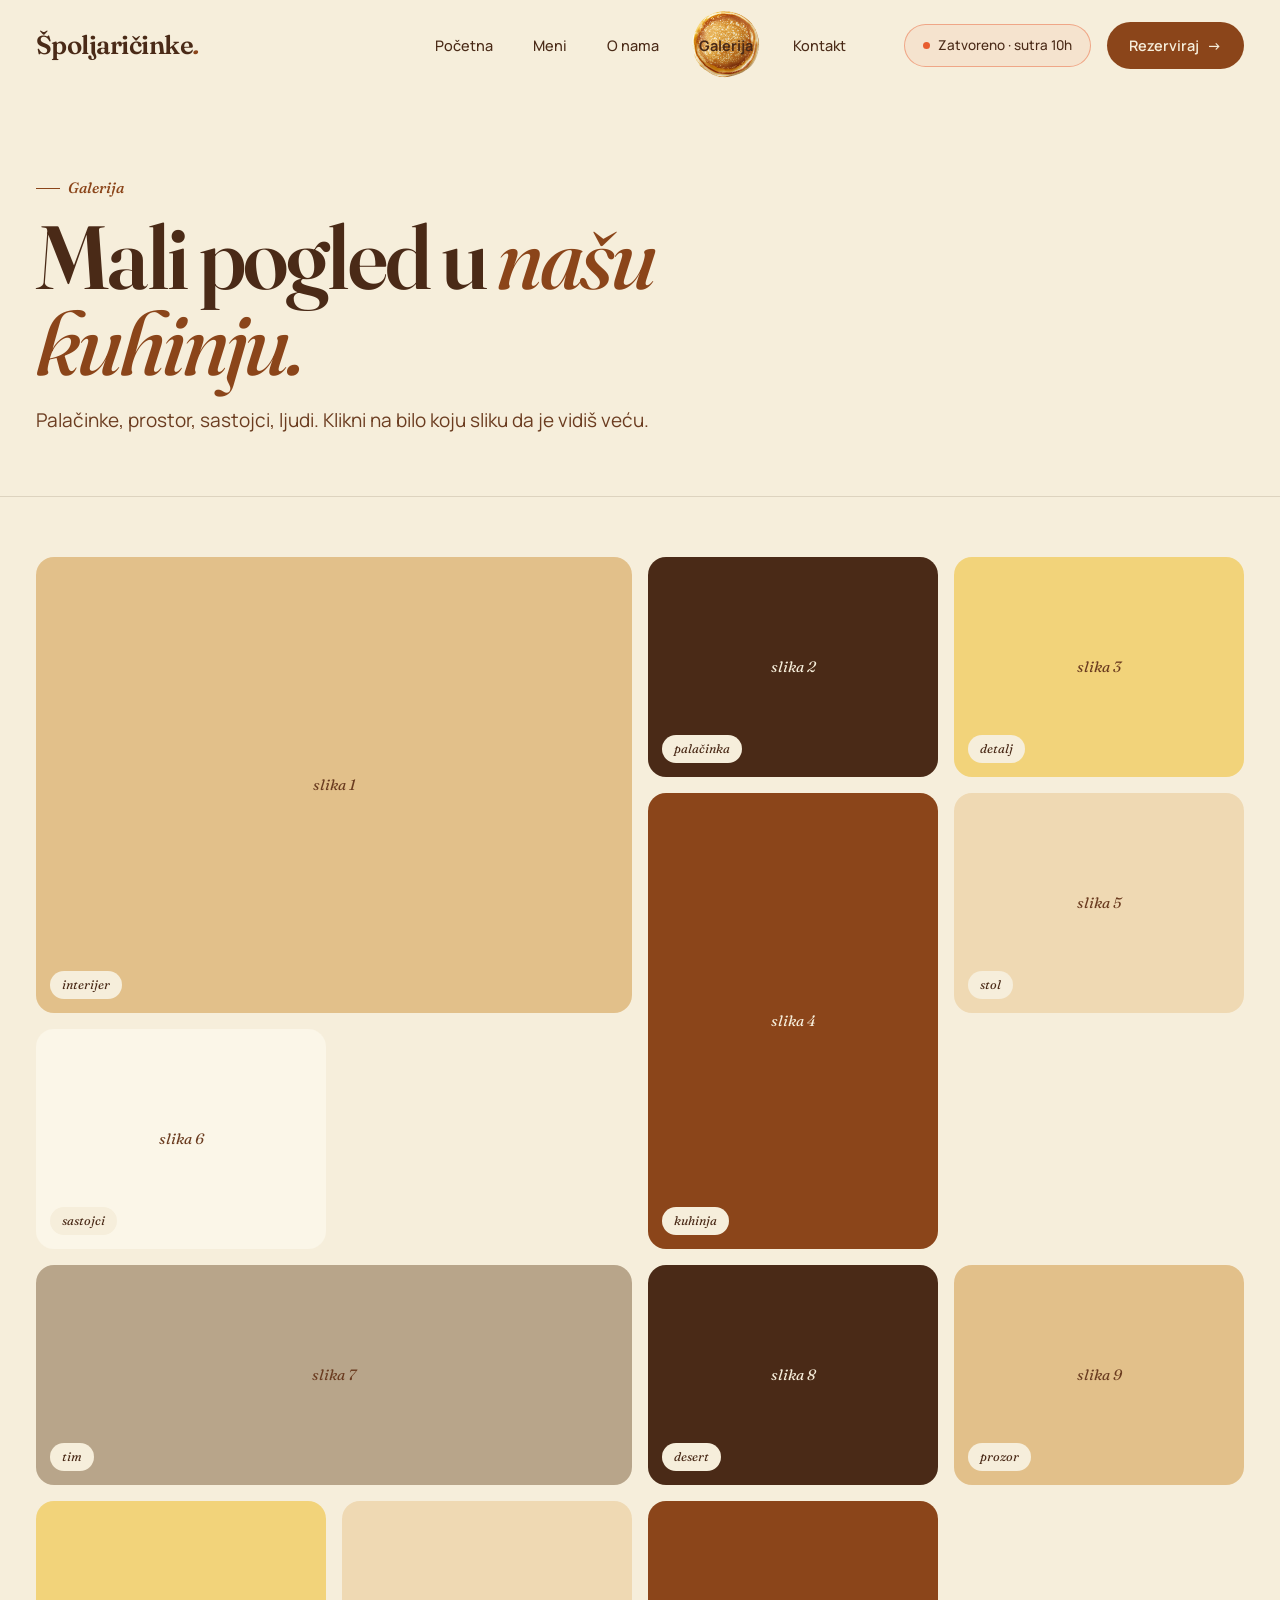
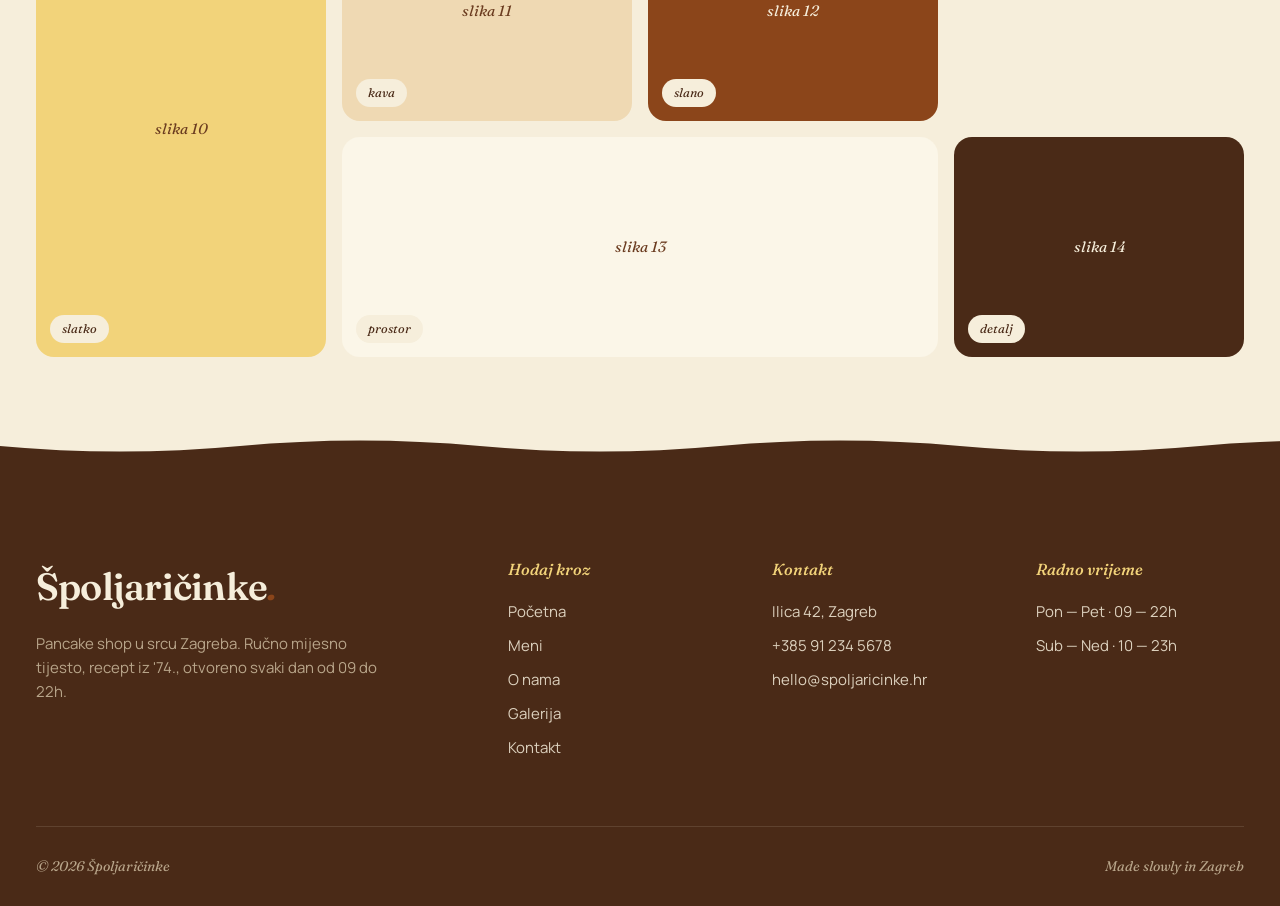
==== galerija.html @ 1bdb3544 "spoljaricinke" ====
<!DOCTYPE html>
<html lang="hr">
<head>
  <meta charset="UTF-8" />
  <meta name="viewport" content="width=device-width, initial-scale=1.0" />
  <title>Galerija — Špoljaričinke</title>
  <link rel="preconnect" href="https://fonts.googleapis.com">
  <link rel="preconnect" href="https://fonts.gstatic.com" crossorigin>
  <link href="https://fonts.googleapis.com/css2?family=Caveat:wght@500;700&family=Manrope:wght@400;500;600;700&family=Fraunces:ital,opsz,wght@0,9..144,400;0,9..144,500;0,9..144,600;0,9..144,700;1,9..144,500;1,9..144,600&display=swap" rel="stylesheet">
  <link rel="stylesheet" href="style.css" />
</head>
<body>

  <nav class="main">
    <a href="index.html" class="brand">Špoljaričinke<i>.</i></a>
    <ul class="menu">
      <li><a href="index.html">Početna</a></li>
      <li><a href="meni.html">Meni</a></li>
      <li><a href="o-nama.html">O nama</a></li>
      <li><a href="galerija.html" class="on">Galerija</a></li>
      <li><a href="kontakt.html">Kontakt</a></li>
    </ul>
    <div class="nav-right">
      <span class="nav-status"><span class="dot"></span><span class="status-text">Otvoreno · 09 — 22h</span></span>
      <a href="kontakt.html" class="book">Rezerviraj <span class="arr">→</span></a>
      <button class="hamburger" id="hamburger" aria-label="Otvori izbornik" aria-expanded="false"><span></span><span></span></button>
    </div>
  </nav>
  <div class="mobile-nav" id="mobile-nav" aria-hidden="true">
    <nav class="mobile-nav-links">
      <a href="index.html">Početna</a>
      <a href="meni.html">Meni</a>
      <a href="o-nama.html">O nama</a>
      <a href="galerija.html">Galerija</a>
      <a href="kontakt.html">Kontakt</a>
    </nav>
    <a href="kontakt.html" class="btn mobile-nav-cta">Rezerviraj stol →</a>
    <span class="mobile-nav-status"><span class="dot"></span><span class="status-text">Otvoreno · 09 — 22h</span></span>
  </div>

  <header class="page-hero">
    <span class="eyebrow">Galerija</span>
    <h1>Mali pogled u <i>našu kuhinju.</i></h1>
    <p>Palačinke, prostor, sastojci, ljudi. Klikni na bilo koju sliku da je vidiš veću.</p>
  </header>

  <main class="gallery-page">
    <div class="gallery-grid" id="gallery">

      <div class="gallery-item big tone-sand fade-up" data-tag="Interijer" data-caption="Veliki stol u sredini, gdje svjetlo pada pred podne.">
        <span>slika 1</span>
        <span class="gallery-tag">interijer</span>
      </div>
      <div class="gallery-item tone-ink fade-up" data-tag="Palačinka" data-caption="Ferrero Raj, svježe spremljen.">
        <span>slika 2</span>
        <span class="gallery-tag">palačinka</span>
      </div>
      <div class="gallery-item tone-butter fade-up" data-tag="Detalj" data-caption="Kapljica meda iz Zagorja.">
        <span>slika 3</span>
        <span class="gallery-tag">detalj</span>
      </div>
      <div class="gallery-item tall tone-caramel fade-up" data-tag="Kuhinja" data-caption="Tijesto miješamo svaki dan iznova.">
        <span>slika 4</span>
        <span class="gallery-tag">kuhinja</span>
      </div>
      <div class="gallery-item tone-soft fade-up" data-tag="Stol" data-caption="Drveni podovi koji škripe na pravim mjestima.">
        <span>slika 5</span>
        <span class="gallery-tag">stol</span>
      </div>
      <div class="gallery-item tone-cream fade-up" data-tag="Sastojci" data-caption="Med iz Zagorja, jaja s OPG-a.">
        <span>slika 6</span>
        <span class="gallery-tag">sastojci</span>
      </div>
      <div class="gallery-item wide tone-muted fade-up" data-tag="Tim" data-caption="Tim koji ostaje u kuhinji i nakon smjene.">
        <span>slika 7</span>
        <span class="gallery-tag">tim</span>
      </div>
      <div class="gallery-item tone-ink fade-up" data-tag="Desert" data-caption="Banana Split, kao u djetinjstvu.">
        <span>slika 8</span>
        <span class="gallery-tag">desert</span>
      </div>
      <div class="gallery-item tone-sand fade-up" data-tag="Prozor" data-caption="Pogled prema Ilici, ujutro.">
        <span>slika 9</span>
        <span class="gallery-tag">prozor</span>
      </div>
      <div class="gallery-item tall tone-butter fade-up" data-tag="Slatko" data-caption="Šumsko voće, malo šlaga, savršen ljetni tanjur.">
        <span>slika 10</span>
        <span class="gallery-tag">slatko</span>
      </div>
      <div class="gallery-item tone-soft fade-up" data-tag="Kava" data-caption="Cappuccino sa svježom pjenom.">
        <span>slika 11</span>
        <span class="gallery-tag">kava</span>
      </div>
      <div class="gallery-item tone-caramel fade-up" data-tag="Slano" data-caption="Špoljarka Special, kućni hit od prvog dana.">
        <span>slika 12</span>
        <span class="gallery-tag">slano</span>
      </div>
      <div class="gallery-item wide tone-cream fade-up" data-tag="Prostor" data-caption="Mali stolovi za one koji dolaze sami, s knjigom.">
        <span>slika 13</span>
        <span class="gallery-tag">prostor</span>
      </div>
      <div class="gallery-item tone-ink fade-up" data-tag="Detalj" data-caption="Svjetlost preko drvenih ploča stola.">
        <span>slika 14</span>
        <span class="gallery-tag">detalj</span>
      </div>

    </div>
  </main>

  <!-- LIGHTBOX -->
  <div class="lightbox" id="lightbox" role="dialog" aria-modal="true" aria-hidden="true">
    <button class="lb-close" id="lb-close" aria-label="Zatvori">✕</button>
    <button class="lb-prev" id="lb-prev" aria-label="Prethodna">←</button>
    <button class="lb-next" id="lb-next" aria-label="Sljedeća">→</button>
    <div class="lb-counter"><b id="lb-current">1</b> / <span id="lb-total">14</span></div>
    <div class="lb-stage">
      <div class="lb-image" id="lb-image"></div>
      <div class="lb-tag" id="lb-tag"></div>
      <div class="lb-caption" id="lb-caption"></div>
    </div>
  </div>

  <footer>
    <div class="foot-grid">
      <div>
        <div class="foot-brand">Špoljaričinke<i>.</i></div>
        <p class="foot-tag">Pancake shop u srcu Zagreba. Ručno mijesno tijesto, recept iz '74., otvoreno svaki dan od 09 do 22h.</p>
      </div>
      <div class="foot-col">
        <h4>Hodaj kroz</h4>
        <a href="index.html">Početna</a>
        <a href="meni.html">Meni</a>
        <a href="o-nama.html">O nama</a>
        <a href="galerija.html">Galerija</a>
        <a href="kontakt.html">Kontakt</a>
      </div>
      <div class="foot-col">
        <h4>Kontakt</h4>
        <p>Ilica 42, Zagreb</p>
        <p>+385 91 234 5678</p>
        <p>hello@spoljaricinke.hr</p>
      </div>
      <div class="foot-col">
        <h4>Radno vrijeme</h4>
        <p>Pon — Pet · 09 — 22h</p>
        <p>Sub — Ned · 10 — 23h</p>
      </div>
    </div>
    <div class="foot-bottom">
      <span>© 2026 Špoljaričinke</span>
      <span>Made slowly in Zagreb</span>
    </div>
  </footer>

  <script>
    // Scroll reveal
    const io = new IntersectionObserver((entries) => {
      entries.forEach((e, i) => {
        if (e.isIntersecting) {
          setTimeout(() => e.target.classList.add('in'), i * 40);
          io.unobserve(e.target);
        }
      });
    }, { threshold: 0.1, rootMargin: '0px 0px -40px 0px' });
    document.querySelectorAll('.fade-up').forEach(el => io.observe(el));

    // Lightbox
    (function () {
      const items = document.querySelectorAll('.gallery-item');
      const lb = document.getElementById('lightbox');
      if (!items.length || !lb) return;

      const lbImage = document.getElementById('lb-image');
      const lbCaption = document.getElementById('lb-caption');
      const lbTag = document.getElementById('lb-tag');
      const lbCurrent = document.getElementById('lb-current');
      const lbTotal = document.getElementById('lb-total');
      const lbClose = document.getElementById('lb-close');
      const lbPrev = document.getElementById('lb-prev');
      const lbNext = document.getElementById('lb-next');

      let currentIndex = 0;
      lbTotal.textContent = items.length;

      function update() {
        const item = items[currentIndex];
        const tag = item.dataset.tag || '';
        const caption = item.dataset.caption || '';
        const imgEl = item.querySelector('img');

        // Force reflow for re-animation
        lbImage.style.animation = 'none';
        void lbImage.offsetWidth;
        lbImage.style.animation = '';

        if (imgEl) {
          lbImage.innerHTML = `<img src="${imgEl.src}" alt="${tag}">`;
        } else {
          // Carry the tone class from original to placeholder
          const toneClass = Array.from(item.classList).find(c => c.startsWith('tone-')) || 'tone-sand';
          lbImage.innerHTML = `<div class="lb-placeholder ${toneClass}" style="width:100%;height:100%;display:flex;align-items:center;justify-content:center;background:${getComputedStyle(item).backgroundColor};color:${getComputedStyle(item).color};">[ slika ${currentIndex + 1} ]</div>`;
        }

        lbTag.textContent = tag;
        lbCaption.textContent = caption;
        lbCurrent.textContent = currentIndex + 1;
      }

      function open(i) {
        currentIndex = i;
        update();
        lb.classList.add('open');
        lb.setAttribute('aria-hidden', 'false');
        document.body.classList.add('lb-open');
        lbClose.focus();
      }

      function close() {
        lb.classList.remove('open');
        lb.setAttribute('aria-hidden', 'true');
        document.body.classList.remove('lb-open');
      }

      function prev() {
        currentIndex = (currentIndex - 1 + items.length) % items.length;
        update();
      }

      function next() {
        currentIndex = (currentIndex + 1) % items.length;
        update();
      }

      items.forEach((item, i) => {
        item.addEventListener('click', () => open(i));
      });

      lbClose.addEventListener('click', close);
      lbPrev.addEventListener('click', prev);
      lbNext.addEventListener('click', next);

      lb.addEventListener('click', (e) => {
        if (e.target === lb) close();
      });

      document.addEventListener('keydown', (e) => {
        if (!lb.classList.contains('open')) return;
        if (e.key === 'Escape') close();
        if (e.key === 'ArrowLeft') prev();
        if (e.key === 'ArrowRight') next();
      });
    })();
  </script>

  <script src="nav.js"></script>
</body>
</html>
---- style.css ----
/* =====================================
   ŠPOLJARIČINKE — Pancake bistro
   ===================================== */

:root {
  /* Brand palette */
  --bone:      #F6EEDB;   /* cream page background */
  --bone-2:    #EFE2C6;   /* darker cream / card bg */
  --cream:     #FBF6E8;   /* lightest tint */
  --ink:       #4A2A17;   /* dark brown text + dark sections */
  --ink-2:     #6B3C20;   /* slightly lighter brown text */
  --persim:    #8B451A;   /* caramel accent (replaces orange) */
  --persim-2:  #A85A28;   /* caramel hover */
  --butter:    #F2D37A;   /* gold highlight */
  --peach:     #E2C08A;   /* sand accent */
  --peach-2:   #EFD9B3;   /* soft sand for hover/cards */
  --mint:      #B8A58A;   /* muted secondary */
  --soft:      #B8A58A;
  --line:      rgba(74, 42, 23, 0.14);
  --line-2:    rgba(74, 42, 23, 0.08);

  --r-sm: 10px;
  --r-md: 18px;
  --r-lg: 28px;

  --ease: cubic-bezier(0.22, 1, 0.36, 1);
}

* { margin: 0; padding: 0; box-sizing: border-box; }

html { scroll-behavior: smooth; }

body {
  font-family: 'Manrope', system-ui, sans-serif;
  background: var(--bone);
  color: var(--ink);
  line-height: 1.6;
  -webkit-font-smoothing: antialiased;
}


.serif { font-family: 'Fraunces', serif; font-weight: 600; }
.hand  { font-family: 'Caveat', cursive; }

a { color: inherit; text-decoration: none; }
button { font: inherit; border: none; background: none; cursor: pointer; }

/* =====================================
   NAV
   ===================================== */
nav.main {
  position: sticky;
  top: 0;
  z-index: 50;
  background: var(--bone);
  padding: 22px 36px;
  display: grid;
  grid-template-columns: 1fr auto 1fr;
  align-items: center;
  gap: 24px;
}

nav.main::after {
  content: '';
  position: absolute;
  left: 0;
  right: 0;
  top: 100%;
  height: 18px;
  background-image: url("data:image/svg+xml,<svg xmlns='http://www.w3.org/2000/svg' viewBox='0 0 320 18' preserveAspectRatio='none'><path fill='%23F6EEDB' d='M0,0 H320 V9 Q240,18 160,9 Q80,0 0,9 Z'/></svg>");
  background-repeat: repeat-x;
  background-size: 320px 18px;
  pointer-events: none;
}

.brand {
  font-family: 'Fraunces', serif;
  font-weight: 600;
  font-size: 26px;
  letter-spacing: -0.02em;
}

.brand i { font-style: italic; color: var(--persim); }

.menu {
  display: flex;
  gap: 4px;
  list-style: none;
}

.menu a {
  position: relative;
  font-size: 14.5px;
  font-weight: 500;
  padding: 8px 18px;
  border-radius: 999px;
  transition: background 220ms var(--ease), color 220ms var(--ease);
  z-index: 1;
}

.menu a:hover { background: var(--bone-2); }

.menu a.on {
  background: transparent;
  color: var(--ink);
  font-weight: 700;
}

.menu a.on::before {
  content: '';
  position: absolute;
  left: 50%;
  top: 50%;
  width: calc(100% + 28px);
  min-width: 74px;
  max-width: 92px;
  aspect-ratio: 1 / 1;
  transform: translate(-50%, -50%) rotate(-4deg) scale(1);
  background-image: url('navbar_selector.png');
  background-repeat: no-repeat;
  background-position: center;
  background-size: contain;
  mix-blend-mode: multiply;
  z-index: -1;
  pointer-events: none;
  animation: pancake-pop 620ms cubic-bezier(0.34, 1.56, 0.64, 1) both;
}

@keyframes pancake-pop {
  0%   { transform: translate(-50%, -50%) rotate(20deg) scale(0); opacity: 0; }
  60%  { opacity: 1; }
  100% { transform: translate(-50%, -50%) rotate(-4deg) scale(1); opacity: 1; }
}

@media (prefers-reduced-motion: reduce) {
  .menu a.on::before { animation: none; }
}

.nav-right {
  display: flex;
  align-items: center;
  gap: 16px;
  justify-content: flex-end;
}

.nav-status {
  display: inline-flex;
  align-items: center;
  gap: 8px;
  padding: 10px 18px;
  border: 1.5px solid var(--line);
  border-radius: 999px;
  font-family: 'Manrope', sans-serif;
  font-weight: 500;
  font-size: 13.5px;
  color: var(--ink);
  background: transparent;
  transition: border-color 280ms var(--ease), background 280ms var(--ease);
  white-space: nowrap;
}

.nav-status.closed {
  border-color: rgba(232, 93, 47, 0.45);
  background: rgba(232, 93, 47, 0.07);
}

.nav-status .dot {
  width: 7px;
  height: 7px;
  background: var(--persim);
  border-radius: 50%;
  flex-shrink: 0;
  animation: pulse 2s var(--ease) infinite;
  transition: background 280ms var(--ease);
}

@keyframes pulse { 50% { opacity: 0.4; } }

.book {
  background: var(--persim);
  color: var(--bone);
  padding: 12px 22px;
  border-radius: 999px;
  font-weight: 600;
  font-size: 14.5px;
  display: inline-flex;
  align-items: center;
  gap: 8px;
  transition: transform 280ms var(--ease), background 280ms var(--ease);
}

.book:hover { background: var(--ink); transform: translateY(-1px); }
.book .arr { display: inline-block; transition: transform 280ms var(--ease); }
.book:hover .arr { transform: translateX(3px); }

/* =====================================
   COMMON
   ===================================== */
.wrap {
  max-width: 1320px;
  margin: 0 auto;
  padding: 0 36px;
}

.eyebrow {
  display: inline-flex;
  align-items: center;
  gap: 8px;
  font-family: 'Fraunces', serif;
  font-style: italic;
  font-weight: 500;
  font-size: 15px;
  color: var(--persim);
  margin-bottom: 14px;
}

.eyebrow::before {
  content: '';
  width: 24px;
  height: 1.5px;
  background: var(--persim);
  display: inline-block;
}

.btn {
  display: inline-flex;
  align-items: center;
  gap: 8px;
  padding: 14px 24px;
  border-radius: 999px;
  font-weight: 600;
  font-size: 15px;
  transition: background 280ms var(--ease), color 280ms var(--ease), transform 280ms var(--ease);
}

.btn-primary { background: var(--ink); color: var(--bone); }
.btn-primary:hover { background: var(--persim); transform: translateY(-2px); }

.btn-ghost { background: transparent; color: var(--ink); border: 1.5px solid var(--ink); }
.btn-ghost:hover { background: var(--ink); color: var(--bone); transform: translateY(-2px); }

/* =====================================
   HOME — HERO (centered spread, photo bg)
   ===================================== */
.hero {
  position: relative;
  padding: 120px 36px 120px;
  margin: 0;
  min-height: 92vh;
  display: flex;
  flex-direction: column;
  align-items: center;
  justify-content: center;
  text-align: center;
  overflow: hidden;
  color: var(--bone);

  background:
    linear-gradient(135deg, rgba(74, 42, 23, 0.62), rgba(74, 42, 23, 0.40) 50%, rgba(74, 42, 23, 0.72)),
    url('hero-bg.webp') center/cover no-repeat,
    linear-gradient(135deg, #3A1F0F 0%, #5C2E16 45%, #8B451A 100%);
}

/* Soft vignette for focus on the title */
.hero::after {
  content: '';
  position: absolute;
  inset: 0;
  background: radial-gradient(ellipse 70% 50% at 50% 50%, transparent 0%, rgba(74, 42, 23, 0.35) 100%);
  pointer-events: none;
  z-index: 2;
}

.hero-content { position: relative; z-index: 4; }

.hero-content {
  position: relative;
  z-index: 3;
}

.hero-eyebrow {
  display: inline-flex;
  align-items: center;
  gap: 12px;
  font-family: 'Fraunces', serif;
  font-style: normal;
  font-weight: 700;
  font-size: 17px;
  letter-spacing: 0.01em;
  color: var(--butter);
  margin-bottom: 28px;
}

.hero-eyebrow::before,
.hero-eyebrow::after {
  content: '';
  width: 28px;
  height: 1.5px;
  background: var(--butter);
}

.hero-title {
  font-family: 'Fraunces', serif;
  font-weight: 600;
  font-size: clamp(3.6rem, 11vw, 12rem);
  line-height: 0.92;
  letter-spacing: -0.035em;
  color: var(--bone);
  margin: 0 auto 24px;
  max-width: 18ch;
  text-shadow: 0 8px 30px rgba(0, 0, 0, 0.35);
}

.hero-title i {
  font-style: italic;
  color: var(--butter);
  font-weight: 500;
}

.hero-sub {
  font-family: 'Fraunces', serif;
  font-style: italic;
  font-size: clamp(1.1rem, 1.6vw, 1.35rem);
  color: var(--bone-2);
  margin: 0 auto 40px;
  max-width: 48ch;
  line-height: 1.5;
  text-shadow: 0 2px 12px rgba(0, 0, 0, 0.3);
}

/* Hero buttons reversed for dark photo bg */
.hero .btn-primary { background: var(--butter); color: var(--ink); }
.hero .btn-primary:hover { background: var(--bone); color: var(--ink); }
.hero .btn-ghost { color: var(--bone); border-color: var(--bone); }
.hero .btn-ghost:hover { background: var(--bone); color: var(--ink); }

/* Float placeholders: cream styling on dark bg */
.float-placeholder {
  background:
    radial-gradient(circle at 30% 30%, rgba(246, 238, 219, 0.22), rgba(246, 238, 219, 0.04) 70%);
  border-color: rgba(246, 238, 219, 0.55);
}

.float-placeholder::after {
  color: rgba(246, 238, 219, 0.8);
}

.hero-actions {
  display: inline-flex;
  gap: 12px;
  flex-wrap: wrap;
  justify-content: center;
}

/* Floating pancake placeholders */
.float {
  position: absolute;
  width: var(--w, 180px);
  height: auto;
  aspect-ratio: 1;
  pointer-events: none;
  transform: rotate(var(--rot, 0deg));
  animation: float-y 7s ease-in-out infinite;
  animation-delay: var(--delay, 0s);
  z-index: 1;
}

img.float { aspect-ratio: auto; height: auto; object-fit: contain; }

/* Placeholder visual: dashed circle with label, hidden when real <img> is used */
.float-placeholder {
  background:
    radial-gradient(circle at 30% 30%, rgba(139, 69, 26, 0.18), rgba(139, 69, 26, 0.04) 70%);
  border: 1.5px dashed rgba(139, 69, 26, 0.45);
  border-radius: 50%;
  display: flex;
  align-items: center;
  justify-content: center;
}

.float-placeholder::after {
  content: attr(data-n);
  font-family: 'Fraunces', serif;
  font-style: italic;
  font-size: 14px;
  color: rgba(139, 69, 26, 0.7);
  transform: rotate(calc(var(--rot, 0deg) * -1));
}

@keyframes float-y {
  0%, 100% { transform: rotate(var(--rot, 0deg)) translateY(0); }
  50%      { transform: rotate(var(--rot, 0deg)) translateY(-14px); }
}

/* Position presets — 6 pancakes scattered around the title */
.float.p1 { --w: 240px; --rot: -14deg;  --delay: 0s;   top: 6%;   left: 5%; }
.float.p2 { --w: 190px; --rot: 10deg;   --delay: 1.4s; top: 10%;  right: 7%; }
.float.p3 { --w: 130px; --rot: 20deg;   --delay: 2.6s; bottom: 18%; left: 14%; }
.float.p4 { --w: 210px; --rot: -8deg;   --delay: 0.6s; bottom: 6%;  right: 9%; }
.float.p5 { --w: 110px; --rot: 26deg;   --delay: 2s;   top: 44%;  left: 1%; }
.float.p6 { --w: 130px; --rot: -22deg;  --delay: 3.4s; top: 38%;  right: 2%; }

@media (max-width: 900px) {
  .float.p5, .float.p6 { display: none; }
  .float.p1 { --w: 150px; top: 2%; }
  .float.p2 { --w: 130px; top: 4%; }
  .float.p3 { --w: 90px; }
  .float.p4 { --w: 130px; }
}

@media (max-width: 600px) {
  .float.p3 { display: none; }
}

@media (prefers-reduced-motion: reduce) {
  .float { animation: none; }
}

/* =====================================
   SECTION HEAD (shared)
   ===================================== */
.section-head {
  display: flex;
  justify-content: space-between;
  align-items: end;
  margin-bottom: 56px;
  gap: 40px;
  flex-wrap: wrap;
}

.section-head h2 {
  font-family: 'Fraunces', serif;
  font-weight: 600;
  font-size: clamp(2.4rem, 5vw, 4.4rem);
  line-height: 0.98;
  letter-spacing: -0.025em;
  max-width: 18ch;
}

.section-head h2 i {
  font-style: italic;
  color: var(--persim);
  font-weight: 500;
}

.section-head .head-right {
  font-size: 16px;
  max-width: 38ch;
  color: var(--ink-2);
  line-height: 1.55;
}

/* =====================================
   PLATES (today's featured — circular)
   ===================================== */
.plates {
  display: grid;
  grid-template-columns: repeat(3, 1fr);
  gap: 48px;
}

.plate {
  display: flex;
  flex-direction: column;
  align-items: center;
  text-align: center;
}

.plate-circle {
  position: relative;
  width: 100%;
  max-width: 320px;
  aspect-ratio: 1;
  margin-bottom: 28px;
  border-radius: 50%;
  background:
    radial-gradient(circle, transparent 76%, rgba(74, 42, 23, 0.08) 78%, transparent 80%),
    radial-gradient(circle at 30% 30%, var(--cream) 0%, var(--bone-2) 100%);
  display: flex;
  align-items: center;
  justify-content: center;
  box-shadow:
    0 30px 50px -20px rgba(74, 42, 23, 0.32),
    inset 0 0 0 1px rgba(74, 42, 23, 0.05);
  --rot: 0deg;
  --y: 0px;
  transform: rotate(var(--rot)) translateY(var(--y));
  transition: transform 520ms var(--ease), box-shadow 520ms var(--ease);
  cursor: none;
}

/* Custom fork cursor with pop animation */
.fork-cursor {
  position: fixed;
  top: 0;
  left: 0;
  font-size: 30px;
  line-height: 1;
  pointer-events: none;
  z-index: 9999;
  user-select: none;
  opacity: 0;
  scale: 0;
  transition: opacity 180ms ease, scale 360ms cubic-bezier(0.34, 1.6, 0.64, 1);
  will-change: transform, scale, opacity;
}

.fork-cursor.active {
  opacity: 1;
  scale: 1;
}

/* Per-image zoom adjustments to equalize pancake sizes */
.plate:nth-child(2) .plate-img { transform: translateY(10px) scale(1.5); }
.plate:nth-child(3) .plate-img { transform: translateY(-4px) scale(1.1); }

.plate:nth-child(1) .plate-circle { --rot: -2.5deg; }
.plate:nth-child(2) .plate-circle { --rot:  1.5deg; }
.plate:nth-child(3) .plate-circle { --rot: -1deg;   }

.plate:hover .plate-circle {
  --y: -10px;
  box-shadow:
    0 40px 60px -20px rgba(74, 42, 23, 0.4),
    inset 0 0 0 1px rgba(74, 42, 23, 0.05);
}

.plate-img,
img.plate-img {
  width: 100%;
  height: 100%;
  border-radius: 50%;
  object-fit: cover;
  display: flex;
  align-items: center;
  justify-content: center;
}

.plate-placeholder {
  background:
    radial-gradient(circle at 32% 30%, var(--butter) 0%, var(--peach) 60%, var(--persim) 100%);
  font-family: 'Fraunces', serif;
  font-style: italic;
  color: var(--ink);
  font-size: 15px;
  opacity: 0.92;
  box-shadow: inset 0 -6px 20px rgba(74, 42, 23, 0.18);
}

.plate-cat {
  font-family: 'Fraunces', serif;
  font-style: italic;
  font-size: 14px;
  color: var(--persim);
  margin-bottom: 6px;
}

.plate-name {
  font-family: 'Fraunces', serif;
  font-weight: 600;
  font-size: clamp(1.4rem, 2vw, 1.8rem);
  line-height: 1.1;
  letter-spacing: -0.015em;
  color: var(--ink);
  margin-bottom: 10px;
}

.plate-desc {
  font-size: 15px;
  line-height: 1.55;
  color: var(--ink-2);
  max-width: 32ch;
  margin: 0 auto 14px;
}

.plate-price {
  font-family: 'Fraunces', serif;
  font-weight: 600;
  font-style: italic;
  font-size: 1.5rem;
  color: var(--persim);
}

@media (max-width: 900px) {
  .plates { grid-template-columns: 1fr; gap: 56px; }
  .plate-circle { max-width: 280px; }
}

/* =====================================
   DISHES (menu rows)
   ===================================== */
.today, .menu-page {
  padding: 100px 36px;
  max-width: 1400px;
  margin: 0 auto;
}

.menu-section { margin-bottom: 80px; }
.menu-section:last-child { margin-bottom: 0; }

.menu-section-title {
  font-family: 'Fraunces', serif;
  font-weight: 600;
  font-size: clamp(1.6rem, 3vw, 2.4rem);
  letter-spacing: -0.015em;
  margin-bottom: 32px;
  display: flex;
  align-items: baseline;
  gap: 14px;
}

.menu-section-title i {
  font-style: italic;
  color: var(--persim);
  font-weight: 500;
}

.menu-section-title::after {
  content: '';
  flex: 1;
  height: 1px;
  background: var(--line);
}

.dishes {
  border-top: 1.5px solid var(--ink);
}

.dish {
  display: grid;
  grid-template-columns: 56px 1.4fr 2fr auto;
  gap: 32px;
  align-items: center;
  padding: 28px 16px;
  margin: 0 -16px;
  border-bottom: 1px solid var(--line);
  border-radius: var(--r-md);
  cursor: pointer;
  transition: padding 320ms var(--ease), background 320ms var(--ease), transform 320ms var(--ease);
}

.dish:hover {
  background: var(--peach-2);
  padding: 28px 24px;
  transform: translateX(4px);
}

.dish:hover .dish-price { color: var(--ink); }

.dish-num {
  font-family: 'Fraunces', serif;
  font-style: italic;
  font-weight: 500;
  font-size: 18px;
  color: var(--ink-2);
}

.dish-name {
  font-family: 'Fraunces', serif;
  font-weight: 600;
  font-size: clamp(1.5rem, 2.4vw, 2rem);
  letter-spacing: -0.015em;
  line-height: 1.15;
}

.dish-cat {
  font-family: 'Fraunces', serif;
  font-style: italic;
  font-weight: 500;
  font-size: 13.5px;
  color: var(--persim);
  display: block;
  margin-bottom: 4px;
}

.dish-desc {
  font-size: 15.5px;
  color: var(--ink-2);
  max-width: 50ch;
  line-height: 1.5;
}

.dish:hover .dish-desc { color: var(--soft); }

.dish-price {
  font-family: 'Fraunces', serif;
  font-weight: 600;
  font-style: italic;
  font-size: clamp(1.4rem, 2.2vw, 1.8rem);
  color: var(--persim);
}

.today-foot {
  margin-top: 48px;
  display: flex;
  justify-content: center;
  align-items: center;
  flex-wrap: wrap;
  gap: 16px;
}

.today-foot .note {
  font-family: 'Fraunces', serif;
  font-style: italic;
  font-size: 16px;
  color: var(--ink-2);
}

.today-foot .see-all {
  font-size: 16px;
  font-weight: 700;
  padding: 14px 26px;
  border: 1.5px solid var(--ink);
  border-bottom: 1.5px solid var(--ink);
  border-radius: 999px;
  background: var(--ink);
  color: var(--bone);
  transition: background 280ms var(--ease), color 280ms var(--ease), gap 280ms var(--ease), transform 280ms var(--ease);
}

.today-foot .see-all:hover {
  background: var(--persim);
  border-color: var(--persim);
  color: var(--bone);
  gap: 16px;
  transform: translateY(-2px);
}

.today-foot .see-all span {
  display: inline-block;
  transition: transform 280ms var(--ease);
}

.today-foot .see-all:hover span { transform: translateX(3px); }

.see-all {
  display: inline-flex;
  align-items: center;
  gap: 10px;
  font-weight: 600;
  border-bottom: 1.5px solid var(--ink);
  padding-bottom: 4px;
  transition: gap 280ms var(--ease);
}

.see-all:hover { gap: 16px; }

/* =====================================
   STATS (dark, 4 in a row)
   ===================================== */
.stats {
  background: var(--ink);
  color: var(--bone);
  padding: 110px 36px;
}

.stats-inner {
  max-width: 1100px;
  margin: 0 auto;
  display: grid;
  grid-template-columns: repeat(3, 1fr);
  gap: 0;
}

.stat {
  padding: 12px 32px;
  text-align: center;
}

.stat-num {
  font-family: 'Fraunces', serif;
  font-weight: 600;
  font-style: italic;
  font-size: clamp(3.5rem, 7vw, 6.2rem);
  line-height: 1;
  letter-spacing: -0.025em;
  color: var(--butter);
  display: block;
  margin-bottom: 14px;
}

.stat-num .star {
  font-style: normal;
  font-size: 0.6em;
  margin-left: 6px;
  color: var(--persim);
  vertical-align: 0.15em;
}

/* Counter — simple tick flash on update */
.stat-num.counter.tick {
  animation: counter-flash 700ms var(--ease);
}

@keyframes counter-flash {
  0%   { transform: scale(1); color: var(--butter); }
  40%  { transform: scale(1.04); color: var(--bone); }
  100% { transform: scale(1); color: var(--butter); }
}

.live-dot {
  display: inline-block;
  width: 7px;
  height: 7px;
  background: var(--persim);
  border-radius: 50%;
  margin-left: 6px;
  vertical-align: middle;
  animation: live-pulse 2s ease-in-out infinite;
}

@keyframes live-pulse {
  0%, 100% { opacity: 1; box-shadow: 0 0 0 0 rgba(232, 93, 47, 0.5); }
  50%      { opacity: 0.6; box-shadow: 0 0 0 6px rgba(232, 93, 47, 0); }
}

@media (prefers-reduced-motion: reduce) {
  .stat-num.tick { animation: none; }
  .live-dot { animation: none; }
}

.stat-label {
  font-family: 'Fraunces', serif;
  font-style: italic;
  font-weight: 400;
  font-size: 16px;
  color: var(--soft);
  line-height: 1.35;
  max-width: 18ch;
  margin: 0 auto;
  display: block;
}

/* Rating + review collage block */
.rating-block {
  position: relative;
  max-width: 1280px;
  margin: 140px auto 0;
  min-height: 520px;
  isolation: isolate;
}

.rating-block::before {
  content: '';
  position: absolute;
  top: 50%;
  left: 50%;
  width: 460px;
  height: 460px;
  max-width: 70%;
  background:
    radial-gradient(circle, rgba(232, 93, 47, 0.22) 0%, rgba(232, 93, 47, 0.08) 35%, transparent 70%);
  transform: translate(-50%, -50%);
  z-index: 0;
  pointer-events: none;
  filter: blur(20px);
}

.rating-center {
  position: absolute;
  top: 50%;
  left: 50%;
  transform: translate(-50%, -50%);
  text-align: center;
  z-index: 2;
}

.rating-num {
  font-family: 'Fraunces', serif;
  font-style: italic;
  font-weight: 700;
  font-size: clamp(5rem, 10vw, 9rem);
  line-height: 1;
  letter-spacing: -0.03em;
  color: var(--butter);
  display: block;
}

.rating-num .star {
  font-style: normal;
  font-size: 0.55em;
  color: var(--persim);
  margin-left: 10px;
  vertical-align: 0.18em;
}

.rating-label {
  font-family: 'Fraunces', serif;
  font-style: italic;
  font-size: 19px;
  color: var(--bone);
  margin-top: 14px;
}

.rating-sub {
  font-size: 14px;
  color: var(--soft);
  margin-top: 6px;
  font-family: 'Fraunces', serif;
  font-style: italic;
}

.review {
  position: absolute;
  background: var(--bone);
  color: var(--ink);
  padding: 22px 24px;
  border-radius: 16px;
  max-width: 250px;
  box-shadow: 0 24px 50px -10px rgba(0, 0, 0, 0.45);
  z-index: 1;
  cursor: pointer;
  opacity: 0;
  will-change: transform, opacity;
}

.review.placed {
  transition: transform 380ms var(--ease), box-shadow 380ms var(--ease);
}

.rev-header {
  display: flex;
  align-items: flex-start;
  justify-content: space-between;
  gap: 10px;
  margin-bottom: 10px;
}

.review .reviewer {
  display: block;
  font-family: 'Manrope', sans-serif;
  font-weight: 700;
  font-size: 14px;
  color: var(--ink);
  margin-bottom: 2px;
}

.review .rev-source {
  display: block;
  font-family: 'Manrope', sans-serif;
  font-size: 11.5px;
  color: var(--ink-2);
  opacity: 0.75;
}

.rev-g {
  width: 22px;
  height: 22px;
  flex-shrink: 0;
  margin-top: 2px;
}

.review .stars {
  color: var(--persim);
  font-size: 13px;
  letter-spacing: 2px;
  margin-bottom: 10px;
}

.review p {
  font-family: 'Fraunces', serif;
  font-style: italic;
  font-size: 15px;
  line-height: 1.45;
  color: var(--ink);
  margin: 0;
}

.review-1 { top: 0;    left: 2%;  background: var(--bone); }
.review-2 { top: 6%;   right: 2%; background: var(--butter); }
.review-3 { bottom: 4%; left: 8%;  background: var(--peach); }
.review-4 { bottom: 0;  right: 6%; background: var(--bone); }

.review-2 .stars { color: var(--ink); }
.review-3 .stars { color: var(--persim-2); }

.review-1.placed:hover { transform: rotate(-1deg) translateY(-6px) scale(1.03); }
.review-2.placed:hover { transform: rotate(1deg)  translateY(-6px) scale(1.03); }
.review-3.placed:hover { transform: rotate(0deg)  translateY(-6px) scale(1.03); }
.review-4.placed:hover { transform: rotate(-1deg) translateY(-6px) scale(1.03); }

.review:hover { box-shadow: 0 36px 60px -10px rgba(0, 0, 0, 0.55); }

@media (max-width: 900px) {
  .stats { padding: 80px 24px; }
  .stats-inner { grid-template-columns: repeat(3, 1fr); gap: 24px 0; }
  .stat { padding: 0 12px; }
  .stat-num { font-size: clamp(2.4rem, 9vw, 4rem); }
  .stat-label { font-size: 13px; }

  .rating-block { min-height: auto; margin-top: 64px; }
  .rating-center { position: static; transform: none; margin-bottom: 40px; }
  .review { position: static; max-width: 100%; margin-bottom: 16px; transform: none !important; }
}

@media (max-width: 560px) {
  .stats-inner { grid-template-columns: 1fr; gap: 36px; }
  .stat { border-left: none; }
}

/* =====================================
   PROMISE STRIP
   ===================================== */
.promise {
  background: var(--ink);
  color: var(--bone);
  padding: 110px 36px;
}

.promise-inner {
  max-width: 1100px;
  margin: 0 auto;
  display: grid;
  grid-template-columns: 1fr 2fr;
  gap: 80px;
  align-items: start;
}

.promise-quote {
  font-family: 'Fraunces', serif;
  font-weight: 500;
  font-style: italic;
  font-size: clamp(2rem, 4vw, 3.4rem);
  line-height: 1.15;
  letter-spacing: -0.015em;
  color: var(--butter);
}

.promise-quote::before {
  content: '"';
  font-size: 1.4em;
  line-height: 0;
  vertical-align: -0.2em;
  color: var(--persim);
  margin-right: 6px;
}

.promise-signoff {
  margin-top: 36px;
  display: flex;
  align-items: center;
  gap: 16px;
  font-family: 'Fraunces', serif;
  font-style: italic;
  font-size: 16px;
  color: var(--soft);
}

.promise-signoff::before {
  content: '';
  width: 32px;
  height: 1.5px;
  background: var(--persim);
}

.promise-meta-row {
  display: flex;
  justify-content: space-between;
  align-items: baseline;
  padding: 20px 0;
  border-bottom: 1px solid rgba(246, 238, 219, 0.12);
  gap: 16px;
}

.promise-meta-row:first-child { border-top: 1px solid rgba(246, 238, 219, 0.12); }

.promise-meta-row .k {
  font-family: 'Fraunces', serif;
  font-style: italic;
  font-size: 15px;
  color: var(--soft);
}

.promise-meta-row .v {
  font-family: 'Fraunces', serif;
  font-weight: 600;
  font-size: 17px;
  color: var(--bone);
}

/* =====================================
   STORY
   ===================================== */
.story {
  padding: 110px 36px;
  max-width: 1200px;
  margin: 0 auto;
  display: grid;
  grid-template-columns: 1fr 1fr;
  gap: 80px;
  align-items: center;
}

.story-text h2 {
  font-family: 'Fraunces', serif;
  font-weight: 600;
  font-size: clamp(2.2rem, 4vw, 3.6rem);
  line-height: 1;
  letter-spacing: -0.025em;
  margin: 14px 0 24px;
}

.story-text h2 i { font-style: italic; color: var(--persim); font-weight: 500; }

.story-text p {
  font-size: 17px;
  line-height: 1.7;
  color: var(--ink-2);
  margin-bottom: 16px;
  max-width: 52ch;
}

.story-text p:first-of-type::first-letter {
  font-family: 'Fraunces', serif;
  font-weight: 600;
  font-style: italic;
  font-size: 2.4rem;
  line-height: 1;
  color: var(--persim);
  margin-right: 2px;
}

/* Story pill CTA */
.story-cta {
  margin-top: 28px;
  font-size: 16px;
  font-weight: 700;
  padding: 14px 26px;
  border: 1.5px solid var(--ink);
  border-bottom: 1.5px solid var(--ink);
  border-radius: 999px;
  background: var(--ink);
  color: var(--bone);
  transition: background 280ms var(--ease), border-color 280ms var(--ease), gap 280ms var(--ease), transform 280ms var(--ease);
}

.story-cta:hover {
  background: var(--persim);
  border-color: var(--persim);
  gap: 16px;
  transform: translateY(-2px);
}

.story-cta span { transition: transform 280ms var(--ease); }
.story-cta:hover span { transform: translateX(3px); }

/* Photo corner stamp */
/* Photo album label — horizontal tag */
.photo-stamp {
  position: absolute;
  bottom: -14px;
  right: 18px;
  background: var(--butter);
  padding: 8px 16px;
  border-radius: 3px;
  border: 1px solid rgba(74, 42, 23, 0.22);
  display: inline-flex;
  align-items: center;
  gap: 14px;
  transform: rotate(-1.5deg);
  box-shadow: 0 8px 16px -6px rgba(74, 42, 23, 0.28);
  z-index: 3;
  transition: transform 320ms var(--ease), box-shadow 320ms var(--ease);
  cursor: default;
}

.photo-stamp:hover {
  transform: rotate(-0.5deg) translateY(-2px);
  box-shadow: 0 12px 22px -6px rgba(74, 42, 23, 0.35);
}

.photo-stamp .stamp-year {
  font-family: 'Fraunces', serif;
  font-weight: 700;
  font-style: italic;
  font-size: 22px;
  line-height: 1;
  color: var(--ink);
  letter-spacing: -0.01em;
}

.photo-stamp .stamp-label {
  font-family: 'Fraunces', serif;
  font-style: italic;
  font-size: 13px;
  color: var(--ink);
  border-left: 1px solid rgba(74, 42, 23, 0.3);
  padding-left: 14px;
  line-height: 1.2;
  max-width: 14ch;
}

.story-media {
  position: relative;
}

.story-photo {
  position: relative;
  aspect-ratio: 4 / 5;
  background:
    radial-gradient(circle at 30% 30%, var(--peach-2) 0%, var(--bone-2) 70%, var(--peach) 100%);
  border-radius: 6px;
  display: flex;
  align-items: center;
  justify-content: center;
  box-shadow: 0 22px 44px -16px rgba(74, 42, 23, 0.22);
}

.story-photo .ph {
  color: var(--ink-2);
  font-family: 'Fraunces', serif;
  font-style: italic;
  font-size: 14px;
}

.story-caption {
  display: block;
  margin-top: 16px;
  text-align: right;
  font-family: 'Fraunces', serif;
  font-style: italic;
  font-size: 15px;
  color: var(--ink-2);
  letter-spacing: 0.01em;
}

/* =====================================
   CTA SECTION
   ===================================== */
.cta {
  background: var(--persim);
  color: var(--bone);
  padding: 120px 36px;
  text-align: center;
}

.cta-inner { max-width: 900px; margin: 0 auto; }

.cta .eyebrow { color: var(--butter); }
.cta .eyebrow::before { background: var(--butter); }

.cta h2 {
  font-family: 'Fraunces', serif;
  font-weight: 600;
  font-size: clamp(2.6rem, 6vw, 5.2rem);
  line-height: 0.95;
  letter-spacing: -0.03em;
  margin: 12px 0 24px;
}

.cta h2 i {
  font-style: italic;
  color: var(--butter);
  font-weight: 500;
}

.cta p {
  font-size: 19px;
  max-width: 50ch;
  margin: 0 auto 36px;
  opacity: 0.92;
  line-height: 1.55;
}

.cta .btn-primary { background: var(--ink); color: var(--bone); }
.cta .btn-primary:hover { background: var(--bone); color: var(--ink); transform: translateY(-2px); }

.cta-foot {
  margin-top: 56px;
  font-family: 'Fraunces', serif;
  font-style: italic;
  font-size: 15px;
  opacity: 0.85;
  display: flex;
  justify-content: center;
  gap: 36px;
  flex-wrap: wrap;
}

.cta-foot span:not(:first-child)::before { content: '·'; color: var(--butter); margin-right: 32px; }

/* Inline reservation mini-form */
.quick-form {
  max-width: 940px;
  margin: 40px auto 28px;
  text-align: left;
}

.qf-row {
  display: grid;
  grid-template-columns: 1.4fr 1fr 1.2fr auto;
  gap: 8px;
  background: var(--bone);
  padding: 10px;
  border-radius: 18px;
  box-shadow: 0 28px 56px -16px rgba(74, 42, 23, 0.4), 0 0 0 1px rgba(74, 42, 23, 0.05);
}

.qf-field {
  position: relative;
  padding: 10px 16px;
  border-radius: 12px;
  transition: background 200ms var(--ease);
  min-height: 64px;
  display: flex;
  flex-direction: column;
  justify-content: center;
}

.qf-field:focus-within {
  background: var(--peach-2);
}

.qf-field label {
  display: block;
  font-family: 'Fraunces', serif;
  font-style: italic;
  font-size: 12px;
  color: var(--persim);
  margin-bottom: 4px;
  letter-spacing: 0.01em;
}

.qf-field input,
.qf-field select {
  width: 100%;
  padding: 0;
  background: transparent;
  border: none;
  font-family: 'Manrope', sans-serif;
  font-size: 15px;
  font-weight: 600;
  color: var(--ink);
  outline: none;
  cursor: pointer;
  min-height: 24px;
}

.qf-field input::placeholder { color: var(--soft); font-weight: 500; }

.qf-submit {
  background: var(--ink);
  color: var(--bone);
  border: none;
  border-radius: 14px;
  padding: 0 28px;
  font-family: inherit;
  font-weight: 700;
  font-size: 15px;
  cursor: pointer;
  display: inline-flex;
  align-items: center;
  gap: 10px;
  min-height: 64px;
  transition: background 280ms var(--ease), color 280ms var(--ease), transform 280ms var(--ease);
}

.qf-submit:hover {
  background: var(--butter);
  color: var(--ink);
  transform: translateY(-2px);
}

.qf-submit:focus-visible {
  outline: 2px solid var(--butter);
  outline-offset: 3px;
}

.qf-arr {
  display: inline-block;
  transition: transform 280ms var(--ease);
}

.qf-submit:hover .qf-arr { transform: translateX(3px); }

.qf-success {
  margin-top: 14px;
  padding: 12px 18px;
  background: rgba(246, 238, 219, 0.16);
  border-radius: 10px;
  color: var(--butter);
  font-family: 'Fraunces', serif;
  font-style: italic;
  font-size: 15px;
  text-align: center;
  display: none;
}

.qf-success.show { display: block; }

.cta-alt {
  font-family: 'Fraunces', serif;
  font-style: italic;
  font-size: 17px;
  color: var(--bone);
  opacity: 0.92;
  margin-top: 18px;
}

.cta-alt a {
  color: var(--butter);
  font-weight: 700;
  border-bottom: 1.5px solid var(--butter);
  padding-bottom: 2px;
  margin-left: 4px;
  transition: opacity 220ms var(--ease);
}

.cta-alt a:hover { opacity: 0.8; }

@media (max-width: 800px) {
  .qf-row {
    grid-template-columns: 1fr;
    padding: 14px;
    gap: 6px;
  }
  .qf-submit {
    margin-top: 6px;
    min-height: 56px;
    padding: 18px;
    justify-content: center;
  }
}

/* =====================================
   PAGE HERO (smaller, for subpages)
   ===================================== */
.page-hero {
  padding: 80px 36px 60px;
  max-width: 1320px;
  margin: 0 auto;
  border-bottom: 1px solid var(--line);
}

.page-hero h1 {
  font-family: 'Fraunces', serif;
  font-weight: 600;
  font-size: clamp(2.8rem, 7vw, 6.4rem);
  line-height: 0.96;
  letter-spacing: -0.03em;
  margin-bottom: 20px;
  max-width: 16ch;
}

.page-hero h1 i { font-style: italic; color: var(--persim); font-weight: 500; }

.page-hero p {
  font-size: 19px;
  max-width: 54ch;
  color: var(--ink-2);
  line-height: 1.55;
}

/* =====================================
   STORY PAGE (long form)
   ===================================== */
.story-page {
  padding: 80px 36px 100px;
  max-width: 800px;
  margin: 0 auto;
}

.story-chapter { margin-bottom: 80px; }

.story-chapter h2 {
  font-family: 'Fraunces', serif;
  font-weight: 600;
  font-size: clamp(2rem, 4vw, 3rem);
  line-height: 1;
  letter-spacing: -0.02em;
  margin-bottom: 24px;
}

.story-chapter h2 i { font-style: italic; color: var(--persim); font-weight: 500; }

.story-chapter p {
  font-size: 18px;
  line-height: 1.7;
  color: var(--ink-2);
  margin-bottom: 16px;
}

.story-chapter p strong { color: var(--ink); font-weight: 600; }

.pull-quote {
  margin: 56px -40px;
  padding: 40px;
  background: var(--bone-2);
  border-radius: 8px;
  position: relative;
}

.pull-quote p {
  font-family: 'Fraunces', serif;
  font-weight: 500;
  font-style: italic;
  font-size: clamp(1.6rem, 2.6vw, 2.2rem);
  line-height: 1.25;
  color: var(--ink);
  letter-spacing: -0.01em;
  margin: 0;
}

.pull-quote .by {
  display: block;
  margin-top: 16px;
  font-family: 'Fraunces', serif;
  font-style: italic;
  font-size: 14px;
  color: var(--persim);
}

.story-photo {
  margin: 40px 0;
  aspect-ratio: 16 / 10;
  background: var(--bone-2);
  border-radius: 4px;
  display: flex;
  align-items: center;
  justify-content: center;
  color: var(--ink-2);
  font-style: italic;
  font-size: 14px;
  position: relative;
}

.story-photo::after {
  content: '';
  position: absolute;
  inset: 0;
  background: repeating-linear-gradient(45deg, transparent 0 14px, rgba(74, 42, 23, 0.04) 14px 15px);
  pointer-events: none;
  border-radius: 4px;
}

/* =====================================
   CONTACT PAGE
   ===================================== */
.contact-page {
  padding: 80px 36px 100px;
  max-width: 1320px;
  margin: 0 auto;
  display: grid;
  grid-template-columns: 1fr 1.2fr;
  gap: 80px;
}

.contact-info h2 {
  font-family: 'Fraunces', serif;
  font-weight: 600;
  font-size: clamp(1.6rem, 2.6vw, 2.2rem);
  letter-spacing: -0.015em;
  margin-bottom: 8px;
}

.contact-block {
  padding: 28px 0;
  border-bottom: 1px solid var(--line);
}

.contact-block:first-of-type { border-top: 1px solid var(--ink); }

.contact-block .k {
  font-family: 'Fraunces', serif;
  font-style: italic;
  font-size: 14px;
  color: var(--persim);
  display: block;
  margin-bottom: 6px;
}

.contact-block .v {
  font-family: 'Fraunces', serif;
  font-weight: 600;
  font-size: clamp(1.2rem, 2vw, 1.5rem);
  letter-spacing: -0.01em;
  color: var(--ink);
  line-height: 1.3;
}

.contact-block a:hover .v { color: var(--persim); }

.map-placeholder {
  margin-top: 32px;
  aspect-ratio: 16 / 10;
  background: var(--bone-2);
  border-radius: 6px;
  display: flex;
  align-items: center;
  justify-content: center;
  color: var(--ink-2);
  font-style: italic;
  font-size: 14px;
  font-family: 'Fraunces', serif;
  position: relative;
  overflow: hidden;
}

.map-placeholder::after {
  content: '';
  position: absolute;
  inset: 0;
  background-image:
    linear-gradient(to right, rgba(74, 42, 23, 0.08) 1px, transparent 1px),
    linear-gradient(to bottom, rgba(74, 42, 23, 0.08) 1px, transparent 1px);
  background-size: 28px 28px;
  pointer-events: none;
}

.form-card {
  background: var(--peach-2);
  color: var(--ink);
  padding: 48px 44px;
  border-radius: var(--r-lg);
  position: relative;
  box-shadow: 0 30px 60px -30px rgba(139, 69, 26, 0.25);
}

.form-card h2 {
  font-family: 'Fraunces', serif;
  font-weight: 600;
  font-size: clamp(1.8rem, 3vw, 2.6rem);
  line-height: 1;
  margin-bottom: 8px;
  letter-spacing: -0.02em;
  position: relative;
}

.form-card h2 i { font-style: italic; color: var(--persim); font-weight: 500; }

.form-card .form-sub {
  font-family: 'Fraunces', serif;
  font-style: italic;
  color: var(--ink-2);
  margin-bottom: 32px;
  font-size: 16px;
}

.form-row { display: grid; grid-template-columns: 1fr 1fr; gap: 16px; }
.form-group { margin-bottom: 18px; }

.form-group label {
  display: block;
  font-family: 'Fraunces', serif;
  font-style: italic;
  font-size: 14px;
  color: var(--persim);
  margin-bottom: 6px;
}

.form-group input,
.form-group textarea,
.form-group select {
  width: 100%;
  padding: 14px 16px;
  background: var(--bone);
  border: 1.5px solid transparent;
  border-radius: 12px;
  color: var(--ink);
  font-family: inherit;
  font-size: 15px;
  transition: border-color 220ms var(--ease), transform 220ms var(--ease);
}

.form-group input::placeholder,
.form-group textarea::placeholder { color: var(--soft); }

.form-group input:focus,
.form-group textarea:focus,
.form-group select:focus {
  outline: none;
  border-color: var(--persim);
  transform: translateY(-1px);
}

.form-group textarea { resize: vertical; min-height: 90px; }

.form-submit {
  width: 100%;
  background: var(--ink);
  color: var(--bone);
  padding: 16px;
  border-radius: 999px;
  font-weight: 600;
  font-size: 16px;
  margin-top: 8px;
  cursor: pointer;
  transition: background 280ms var(--ease), transform 280ms var(--ease);
}

.form-submit:hover { background: var(--persim); transform: translateY(-2px); }

/* =====================================
   COOKBOOK — Meni stranica
   ===================================== */
.cookbook {
  max-width: 1320px;
  margin: 0 auto;
  padding: 40px 36px 120px;
}

.cb-section {
  padding: 100px 0;
  border-bottom: 1px solid var(--line);
}

.cb-section:last-child { border-bottom: none; }

.cb-section-head {
  position: relative;
  text-align: center;
  margin: 0 auto 90px;
  max-width: 720px;
  padding-top: 60px;
}

.cb-section-num {
  position: absolute;
  top: -40px;
  left: 50%;
  transform: translateX(-50%);
  font-family: 'Fraunces', serif;
  font-weight: 600;
  font-style: italic;
  font-size: clamp(8rem, 18vw, 18rem);
  line-height: 0.85;
  letter-spacing: -0.06em;
  color: var(--persim);
  opacity: 0.12;
  pointer-events: none;
  z-index: 0;
}

.cb-section-head h2 {
  position: relative;
  z-index: 1;
  font-family: 'Fraunces', serif;
  font-weight: 600;
  font-size: clamp(2.6rem, 5vw, 4.4rem);
  line-height: 1;
  letter-spacing: -0.03em;
  margin-bottom: 20px;
}

.cb-section-head h2 i {
  font-style: italic;
  color: var(--persim);
  font-weight: 500;
}

.cb-section-head .quote {
  position: relative;
  z-index: 1;
  font-family: 'Fraunces', serif;
  font-style: italic;
  font-size: clamp(1.05rem, 1.5vw, 1.25rem);
  color: var(--ink-2);
  max-width: 52ch;
  margin: 0 auto;
  line-height: 1.5;
}

.cb-recipe {
  display: grid;
  grid-template-columns: 1fr 1fr;
  gap: 80px;
  align-items: center;
  padding: 70px 0;
  border-top: 1px dashed var(--line);
}

.cb-recipe:first-of-type { border-top: none; padding-top: 20px; }

.cb-recipe:nth-of-type(even) {
  direction: rtl;
}

.cb-recipe:nth-of-type(even) > * { direction: ltr; }

.cb-recipe-img {
  position: relative;
  aspect-ratio: 1;
  max-width: 380px;
  width: 100%;
  margin: 0 auto;
  border-radius: 50%;
  background:
    radial-gradient(circle, transparent 76%, rgba(74, 42, 23, 0.08) 78%, transparent 80%),
    radial-gradient(circle at 30% 30%, var(--cream) 0%, var(--bone-2) 70%, var(--peach-2) 100%);
  display: flex;
  align-items: center;
  justify-content: center;
  box-shadow:
    0 30px 56px -20px rgba(74, 42, 23, 0.35),
    inset 0 0 0 1px rgba(74, 42, 23, 0.06);
  transform: rotate(var(--rot, -2deg));
  transition: transform 520ms var(--ease);
  font-family: 'Fraunces', serif;
  font-style: italic;
  color: var(--ink-2);
  font-size: 14px;
}

.cb-recipe-img img {
  width: 100%;
  height: 100%;
  border-radius: 50%;
  object-fit: cover;
}

.cb-recipe:nth-of-type(odd) .cb-recipe-img  { --rot: -2deg; }
.cb-recipe:nth-of-type(even) .cb-recipe-img { --rot:  2.5deg; }
.cb-recipe:nth-of-type(3n)   .cb-recipe-img { --rot: -3deg; }

.cb-recipe:hover .cb-recipe-img {
  transform: rotate(0deg) translateY(-6px);
}

.cb-recipe-body { padding: 0 8px; }

.cb-recipe-num {
  display: inline-block;
  font-family: 'Fraunces', serif;
  font-style: italic;
  font-weight: 500;
  color: var(--persim);
  font-size: 18px;
  margin-bottom: 8px;
  letter-spacing: 0.02em;
}

.cb-recipe-cat {
  display: block;
  font-family: 'Fraunces', serif;
  font-style: italic;
  font-size: 13.5px;
  color: var(--ink-2);
  margin-bottom: 4px;
}

.cb-recipe h3 {
  font-family: 'Fraunces', serif;
  font-weight: 600;
  font-size: clamp(2rem, 3.6vw, 3rem);
  line-height: 1.02;
  letter-spacing: -0.02em;
  margin: 4px 0 18px;
  color: var(--ink);
}

.cb-recipe-desc {
  font-size: 17px;
  line-height: 1.6;
  color: var(--ink-2);
  margin-bottom: 28px;
  max-width: 50ch;
  font-family: 'Fraunces', serif;
  font-style: italic;
  font-weight: 400;
}

.cb-ingredients { margin-bottom: 28px; }

.cb-ing-title {
  display: block;
  font-family: 'Fraunces', serif;
  font-weight: 700;
  font-size: 12px;
  color: var(--persim);
  letter-spacing: 0.18em;
  text-transform: uppercase;
  margin-bottom: 12px;
}

.cb-ingredients ul {
  list-style: none;
  padding: 0;
  margin: 0;
  max-width: 32ch;
}

.cb-ingredients li {
  padding: 8px 0;
  border-bottom: 1px solid var(--line);
  font-family: 'Manrope', sans-serif;
  font-size: 14.5px;
  color: var(--ink);
  display: flex;
  align-items: center;
  gap: 10px;
}

.cb-ingredients li::before {
  content: '';
  width: 4px;
  height: 4px;
  background: var(--persim);
  border-radius: 50%;
  flex-shrink: 0;
}

.cb-price {
  display: inline-block;
  font-family: 'Fraunces', serif;
  font-weight: 600;
  font-style: italic;
  font-size: clamp(2rem, 3vw, 2.6rem);
  color: var(--persim);
  letter-spacing: -0.015em;
}

/* Simple drink list */
.drink-list {
  border-top: 1.5px solid var(--ink);
  max-width: 720px;
  margin: 0 auto;
}

.drink-item {
  display: flex;
  align-items: baseline;
  justify-content: space-between;
  gap: 32px;
  padding: 20px 0;
  border-bottom: 1px solid var(--line);
  transition: background 220ms var(--ease), padding 220ms var(--ease);
  padding-left: 8px;
  padding-right: 8px;
  margin: 0 -8px;
  border-radius: var(--r-sm);
}

.drink-item:hover {
  background: var(--peach-2);
}

.drink-info h4 {
  font-family: 'Fraunces', serif;
  font-weight: 600;
  font-size: clamp(1.1rem, 1.6vw, 1.35rem);
  letter-spacing: -0.01em;
  color: var(--ink);
  margin-bottom: 4px;
}

.drink-info p {
  font-family: 'Fraunces', serif;
  font-style: italic;
  font-size: 14px;
  color: var(--ink-2);
}

.drink-price {
  font-family: 'Fraunces', serif;
  font-weight: 600;
  font-style: italic;
  font-size: 1.3rem;
  color: var(--persim);
  white-space: nowrap;
  flex-shrink: 0;
}

@media (max-width: 900px) {
  .cookbook { padding: 24px 20px 80px; }
  .cb-section { padding: 60px 0; }
  .cb-section-head { margin-bottom: 60px; padding-top: 40px; }
  .cb-recipe {
    grid-template-columns: 1fr;
    gap: 36px;
    padding: 50px 0;
  }
  .cb-recipe:nth-of-type(even) { direction: ltr; }
}

/* =====================================
   GALLERY
   ===================================== */
.gallery-page {
  padding: 60px 36px 100px;
  max-width: 1400px;
  margin: 0 auto;
}

.gallery-grid {
  display: grid;
  grid-template-columns: repeat(4, 1fr);
  grid-auto-rows: 220px;
  gap: 16px;
}

.gallery-item {
  border-radius: var(--r-md);
  background: var(--bone-2);
  display: flex;
  align-items: center;
  justify-content: center;
  overflow: hidden;
  transition: transform 320ms var(--ease), box-shadow 320ms var(--ease);
  font-family: 'Fraunces', serif;
  font-style: italic;
  font-size: 15px;
  color: var(--ink-2);
  position: relative;
  cursor: pointer;
}

.gallery-item:hover {
  transform: translateY(-4px);
  box-shadow: 0 24px 40px -16px rgba(74, 42, 23, 0.25);
}

.gallery-item.tall  { grid-row: span 2; }
.gallery-item.wide  { grid-column: span 2; }
.gallery-item.big   { grid-column: span 2; grid-row: span 2; }

.gallery-item.tone-sand    { background: var(--peach); }
.gallery-item.tone-butter  { background: var(--butter); }
.gallery-item.tone-cream   { background: var(--cream); }
.gallery-item.tone-soft    { background: var(--peach-2); }
.gallery-item.tone-muted   { background: var(--mint); }
.gallery-item.tone-ink     { background: var(--ink); color: var(--bone); }
.gallery-item.tone-caramel { background: var(--persim); color: var(--bone); }

img.gallery-item,
.gallery-item img {
  width: 100%;
  height: 100%;
  object-fit: cover;
  display: block;
}

.gallery-tag {
  position: absolute;
  bottom: 14px;
  left: 14px;
  background: var(--bone);
  color: var(--ink);
  padding: 4px 12px;
  border-radius: 999px;
  font-family: 'Fraunces', serif;
  font-style: italic;
  font-size: 12.5px;
  pointer-events: none;
}

@media (max-width: 1000px) {
  .gallery-grid { grid-template-columns: repeat(3, 1fr); }
}

@media (max-width: 700px) {
  .gallery-grid { grid-template-columns: repeat(2, 1fr); grid-auto-rows: 180px; }
  .gallery-item.big { grid-column: span 2; }
}

/* =====================================
   LIGHTBOX
   ===================================== */
.lightbox {
  position: fixed;
  inset: 0;
  background: rgba(15, 11, 8, 0.92);
  backdrop-filter: blur(14px);
  -webkit-backdrop-filter: blur(14px);
  z-index: 9999;
  display: none;
  align-items: center;
  justify-content: center;
  padding: 80px 40px;
}

.lightbox.open {
  display: flex;
  animation: lb-in 280ms var(--ease);
}

@keyframes lb-in {
  from { opacity: 0; }
  to { opacity: 1; }
}

.lb-stage {
  position: relative;
  width: 100%;
  max-width: 1100px;
  text-align: center;
}

.lb-image {
  width: 100%;
  aspect-ratio: 4 / 3;
  max-height: 70vh;
  border-radius: 10px;
  display: flex;
  align-items: center;
  justify-content: center;
  font-family: 'Fraunces', serif;
  font-style: italic;
  font-size: 18px;
  color: var(--ink);
  margin-bottom: 28px;
  background: var(--bone-2);
  overflow: hidden;
  box-shadow: 0 40px 80px -20px rgba(0, 0, 0, 0.7);
  animation: lb-image-in 380ms cubic-bezier(0.34, 1.32, 0.64, 1);
}

@keyframes lb-image-in {
  from { transform: scale(0.92); opacity: 0; }
  to   { transform: scale(1); opacity: 1; }
}

.lb-image img {
  width: 100%;
  height: 100%;
  object-fit: cover;
  display: block;
}

.lb-caption {
  font-family: 'Fraunces', serif;
  font-style: italic;
  font-size: 19px;
  color: var(--bone);
  margin-bottom: 6px;
}

.lb-tag {
  font-family: 'Fraunces', serif;
  font-style: italic;
  font-size: 13px;
  color: var(--butter);
  letter-spacing: 0.08em;
}

.lb-close,
.lb-prev,
.lb-next {
  position: absolute;
  background: rgba(246, 238, 219, 0.12);
  color: var(--bone);
  border: 1px solid rgba(246, 238, 219, 0.2);
  border-radius: 50%;
  width: 52px;
  height: 52px;
  font-size: 22px;
  cursor: pointer;
  display: flex;
  align-items: center;
  justify-content: center;
  transition: background 220ms var(--ease), color 220ms var(--ease), transform 220ms var(--ease);
  backdrop-filter: blur(8px);
  -webkit-backdrop-filter: blur(8px);
}

.lb-close:hover,
.lb-prev:hover,
.lb-next:hover {
  background: var(--persim);
  color: var(--bone);
  border-color: var(--persim);
}

.lb-close {
  top: 24px;
  right: 24px;
}

.lb-prev,
.lb-next {
  top: 50%;
  transform: translateY(-50%);
}

.lb-prev { left: 24px; }
.lb-next { right: 24px; }

.lb-prev:hover { transform: translateY(-50%) translateX(-3px); }
.lb-next:hover { transform: translateY(-50%) translateX(3px); }

.lb-counter {
  position: absolute;
  top: 28px;
  left: 28px;
  font-family: 'Fraunces', serif;
  font-style: italic;
  font-size: 15px;
  color: var(--bone);
  opacity: 0.85;
}

.lb-counter b {
  color: var(--butter);
  font-weight: 600;
}

body.lb-open { overflow: hidden; }

@media (max-width: 700px) {
  .lightbox { padding: 70px 14px; }
  .lb-close { top: 12px; right: 12px; width: 44px; height: 44px; }
  .lb-prev { left: 6px; }
  .lb-next { right: 6px; }
  .lb-prev, .lb-next { width: 44px; height: 44px; }
  .lb-counter { top: 18px; left: 18px; font-size: 13px; }
}

/* Gallery item polish */
.gallery-item {
  cursor: pointer;
}

.gallery-item span:not(.gallery-tag) {
  z-index: 1;
}

.gallery-item::after {
  content: '';
  position: absolute;
  inset: 0;
  border-radius: var(--r-md);
  background: rgba(74, 42, 23, 0);
  transition: background 280ms var(--ease);
  pointer-events: none;
}

.gallery-item:hover::after {
  background: rgba(74, 42, 23, 0.18);
}

/* =====================================
   FOOTER (dark, wavy top)
   ===================================== */
footer {
  position: relative;
  background: var(--ink);
  color: var(--bone);
  padding: 100px 36px 28px;
}

footer::before {
  content: '';
  position: absolute;
  left: 0;
  right: 0;
  bottom: 100%;
  height: 22px;
  background-image: url("data:image/svg+xml,<svg xmlns='http://www.w3.org/2000/svg' viewBox='0 0 480 22' preserveAspectRatio='none'><path fill='%234A2A17' d='M0,22 H480 V11 Q360,0 240,11 Q120,22 0,11 Z'/></svg>");
  background-repeat: repeat-x;
  background-size: 480px 22px;
  pointer-events: none;
}

.foot-grid {
  max-width: 1400px;
  margin: 0 auto;
  display: grid;
  grid-template-columns: 2fr 1fr 1fr 1fr;
  gap: 56px;
  padding-bottom: 56px;
  border-bottom: 1px solid rgba(246, 238, 219, 0.12);
}

.foot-brand {
  font-family: 'Fraunces', serif;
  font-weight: 600;
  font-size: 38px;
  letter-spacing: -0.02em;
  margin-bottom: 14px;
}

.foot-brand i { font-style: italic; color: var(--persim); }

.foot-tag {
  color: var(--soft);
  font-size: 15px;
  max-width: 38ch;
  line-height: 1.6;
}

.foot-col h4 {
  font-family: 'Fraunces', serif;
  font-style: italic;
  font-weight: 500;
  font-size: 16px;
  color: var(--butter);
  margin-bottom: 18px;
}

.foot-col a, .foot-col p {
  display: block;
  font-size: 15px;
  color: var(--bone);
  margin-bottom: 10px;
  opacity: 0.85;
  transition: opacity 200ms var(--ease), color 200ms var(--ease);
}

.foot-col a:hover { opacity: 1; color: var(--persim); }

.foot-bottom {
  max-width: 1400px;
  margin: 28px auto 0;
  display: flex;
  justify-content: space-between;
  font-family: 'Fraunces', serif;
  font-style: italic;
  font-size: 14px;
  color: var(--soft);
  flex-wrap: wrap;
  gap: 12px;
}

/* =====================================
   FRIENDLY BITS — stickers, bubbles, squiggles
   ===================================== */

/* Hand-placed sticker badge (rotated, Caveat) */
.sticker {
  display: inline-flex;
  align-items: center;
  gap: 6px;
  background: var(--butter);
  color: var(--ink);
  font-family: 'Caveat', cursive;
  font-size: 22px;
  padding: 6px 18px;
  border-radius: 999px;
  transform: rotate(-4deg);
  box-shadow: 0 6px 14px -4px rgba(74, 42, 23, 0.18);
}

.sticker.peach { background: var(--peach); }
.sticker.persim { background: var(--persim); color: var(--bone); }
.sticker.mint { background: var(--mint); }
.sticker svg { width: 14px; height: 14px; }

/* Speech bubble */
.bubble {
  position: relative;
  background: var(--peach-2);
  color: var(--ink);
  padding: 32px 36px;
  border-radius: var(--r-lg);
}

.bubble::after {
  content: '';
  position: absolute;
  bottom: -14px;
  left: 56px;
  width: 28px;
  height: 28px;
  background: var(--peach-2);
  border-radius: 0 0 0 16px;
  transform: rotate(-12deg) skew(-8deg, -4deg);
}

/* Hand-drawn squiggle SVG divider */
.squiggle {
  display: block;
  margin: 0 auto;
  width: 140px;
  height: 28px;
  color: var(--persim);
  opacity: 0.7;
}

.squiggle svg { width: 100%; height: 100%; }

.squiggle-section {
  padding: 36px 0;
  text-align: center;
}


/* Refined pull-quote = bubble */
.pull-quote {
  margin: 56px 0;
  padding: 40px 44px;
  background: var(--peach-2);
  border-radius: var(--r-lg);
  position: relative;
}

.pull-quote::after {
  content: '';
  position: absolute;
  bottom: -16px;
  left: 64px;
  width: 36px;
  height: 36px;
  background: var(--peach-2);
  border-radius: 0 0 0 18px;
  transform: rotate(-14deg) skew(-6deg, -4deg);
}

/* Promise strip: same warmth via butter heading already */

/* =====================================
   REVEALS
   ===================================== */
.fade-up {
  opacity: 0;
  transform: translateY(20px);
  transition: opacity 800ms var(--ease), transform 800ms var(--ease);
}
.fade-up.in { opacity: 1; transform: none; }

@media (prefers-reduced-motion: reduce) {
  .fade-up { opacity: 1; transform: none; transition: none; }
  .nav-status .dot { animation: none; }
}

/* =====================================
   RESPONSIVE
   ===================================== */
@media (max-width: 1000px) {
  .hero-grid, .hero-bottom, .story, .promise-inner, .contact-page {
    grid-template-columns: 1fr;
    gap: 36px;
  }
  .hero-side, .hero-actions { text-align: left; justify-content: flex-start; }
  .hero-side .scribble { transform: rotate(-2deg); }

  .dish { grid-template-columns: 36px 1fr; gap: 14px; }
  .dish-desc, .dish-price { grid-column: 2 / 3; }
  .dish-price { justify-self: start; margin-top: 4px; }

  .foot-grid { grid-template-columns: 1fr 1fr; gap: 36px; }
  .pull-quote { margin: 40px 0; padding: 32px 24px; }
}

/* =====================================
   HAMBURGER + MOBILE NAV
   ===================================== */
.hamburger {
  display: none;
  flex-direction: column;
  justify-content: center;
  gap: 5px;
  padding: 8px;
  background: none;
  border: none;
  cursor: pointer;
  z-index: 200;
  position: relative;
}

.hamburger span {
  display: block;
  width: 22px;
  height: 2px;
  background: var(--ink);
  border-radius: 2px;
  transition: transform 360ms var(--ease), opacity 240ms var(--ease);
  transform-origin: center;
}

.hamburger.open span:first-child  { transform: translateY(7px) rotate(45deg); }
.hamburger.open span:last-child   { transform: translateY(-7px) rotate(-45deg); }

.mobile-nav {
  display: none;
}

@media (max-width: 640px) {
  .hamburger { display: flex; }

  .mobile-nav {
    display: flex;
    position: fixed;
    inset: 0;
    background: var(--ink);
    z-index: 150;
    flex-direction: column;
    align-items: center;
    justify-content: center;
    gap: 40px;
    opacity: 0;
    pointer-events: none;
    transition: opacity 320ms var(--ease);
  }

  .mobile-nav.open {
    opacity: 1;
    pointer-events: all;
  }

  .mobile-nav-links {
    display: flex;
    flex-direction: column;
    align-items: center;
    gap: 8px;
    text-align: center;
  }

  .mobile-nav-links a {
    font-family: 'Fraunces', serif;
    font-weight: 600;
    font-size: clamp(2rem, 9vw, 3rem);
    line-height: 1.15;
    color: var(--bone);
    text-decoration: none;
    transition: color 220ms var(--ease);
    padding: 6px 0;
  }

  .mobile-nav-links a:hover,
  .mobile-nav-links a.on { color: var(--butter); }

  .mobile-nav-cta {
    background: var(--butter);
    color: var(--ink);
    font-size: 16px;
    padding: 14px 32px;
  }

  .mobile-nav-cta:hover { background: var(--bone); }

  .mobile-nav-status {
    font-family: 'Fraunces', serif;
    font-style: italic;
    font-size: 14px;
    color: var(--soft);
    display: flex;
    align-items: center;
    gap: 8px;
  }

  .mobile-nav-status .dot {
    width: 7px;
    height: 7px;
    background: #6BCB77;
    border-radius: 50%;
  }
}

@media (max-width: 640px) {
  nav.main { grid-template-columns: 1fr auto; gap: 12px; padding: 16px 20px; }
  .menu, .nav-status, .book { display: none; }
  .brand { font-size: 22px; }

  .hero, .today, .menu-page, .story, .promise, .cta, .page-hero, .contact-page { padding-left: 20px; padding-right: 20px; }
  .hero { padding-top: 50px; }
  .story { padding: 70px 20px; }
  .promise { padding: 80px 20px; }
  .cta { padding: 80px 20px; }
  footer { padding: 60px 20px 24px; }
  .foot-grid { grid-template-columns: 1fr; gap: 32px; padding-bottom: 32px; }
  .foot-bottom { flex-direction: column; }

  .form-card { padding: 32px 24px; }
  .form-row { grid-template-columns: 1fr; }
}
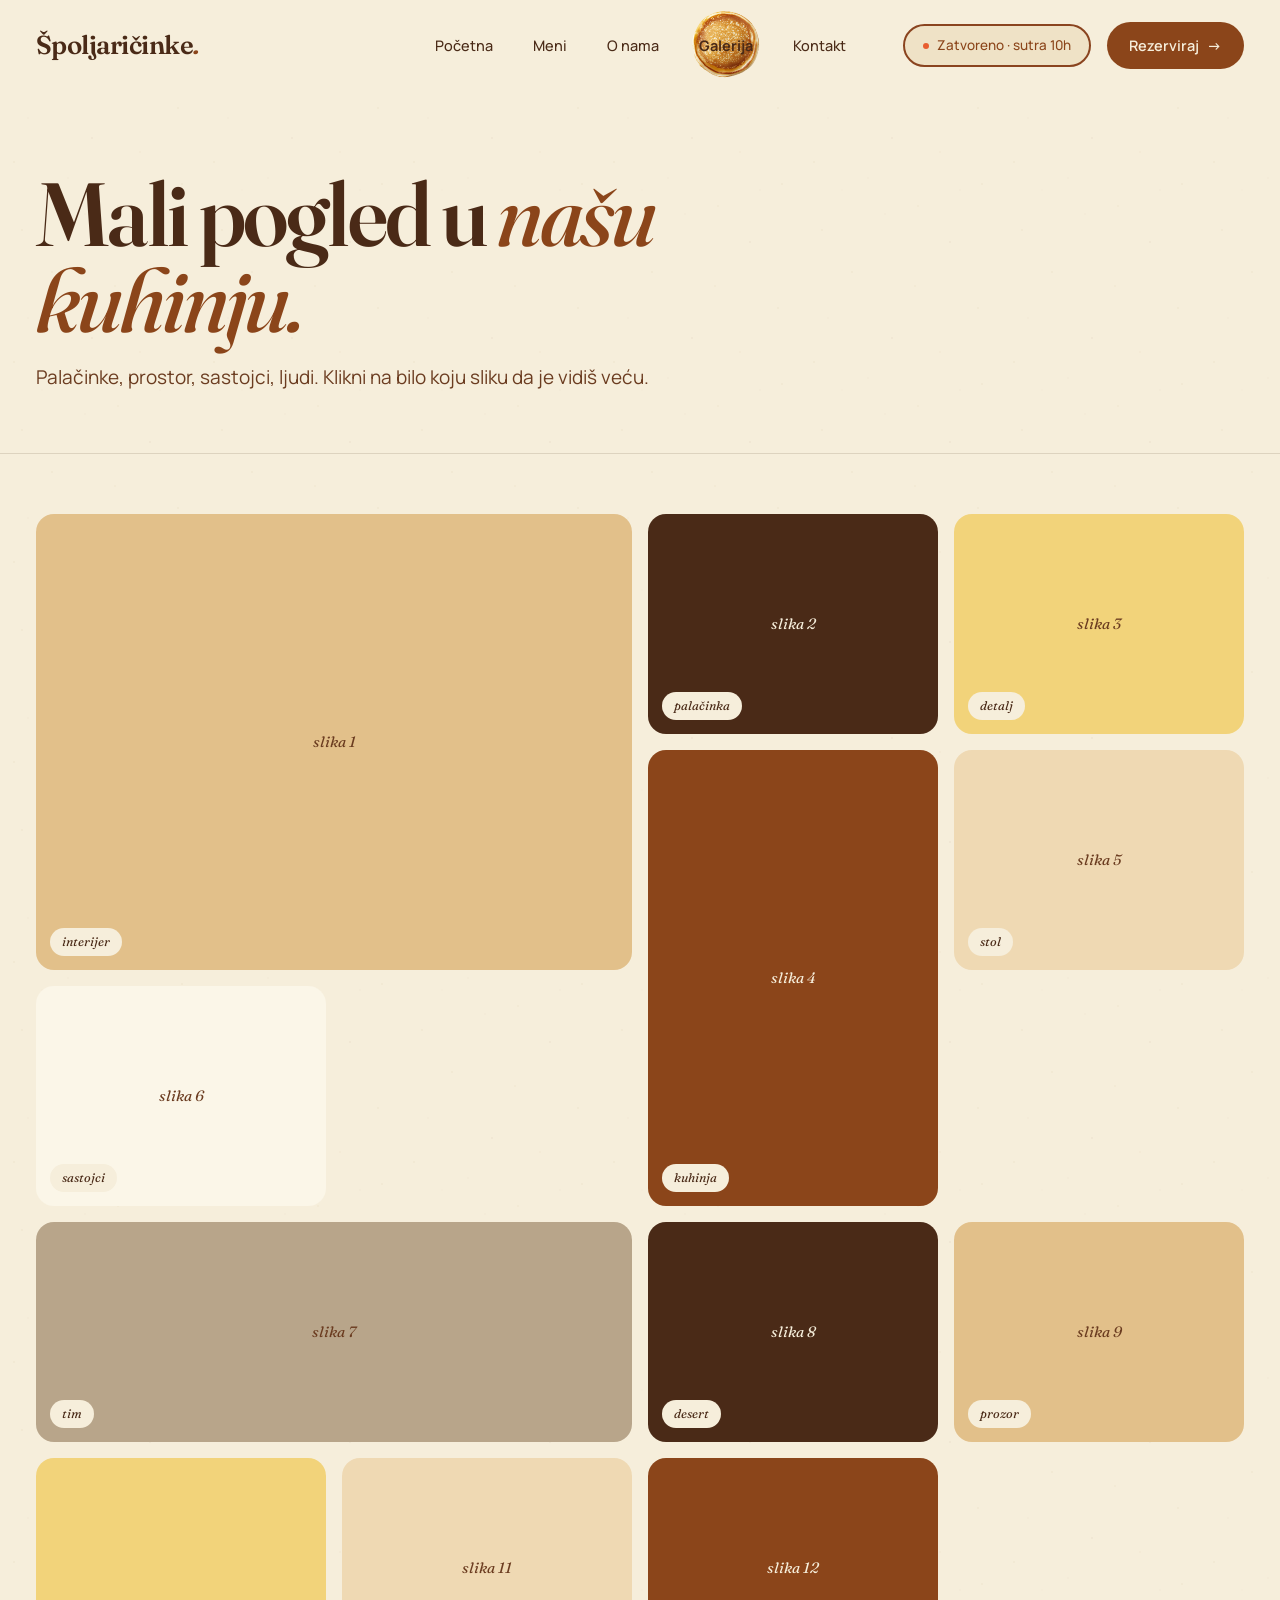
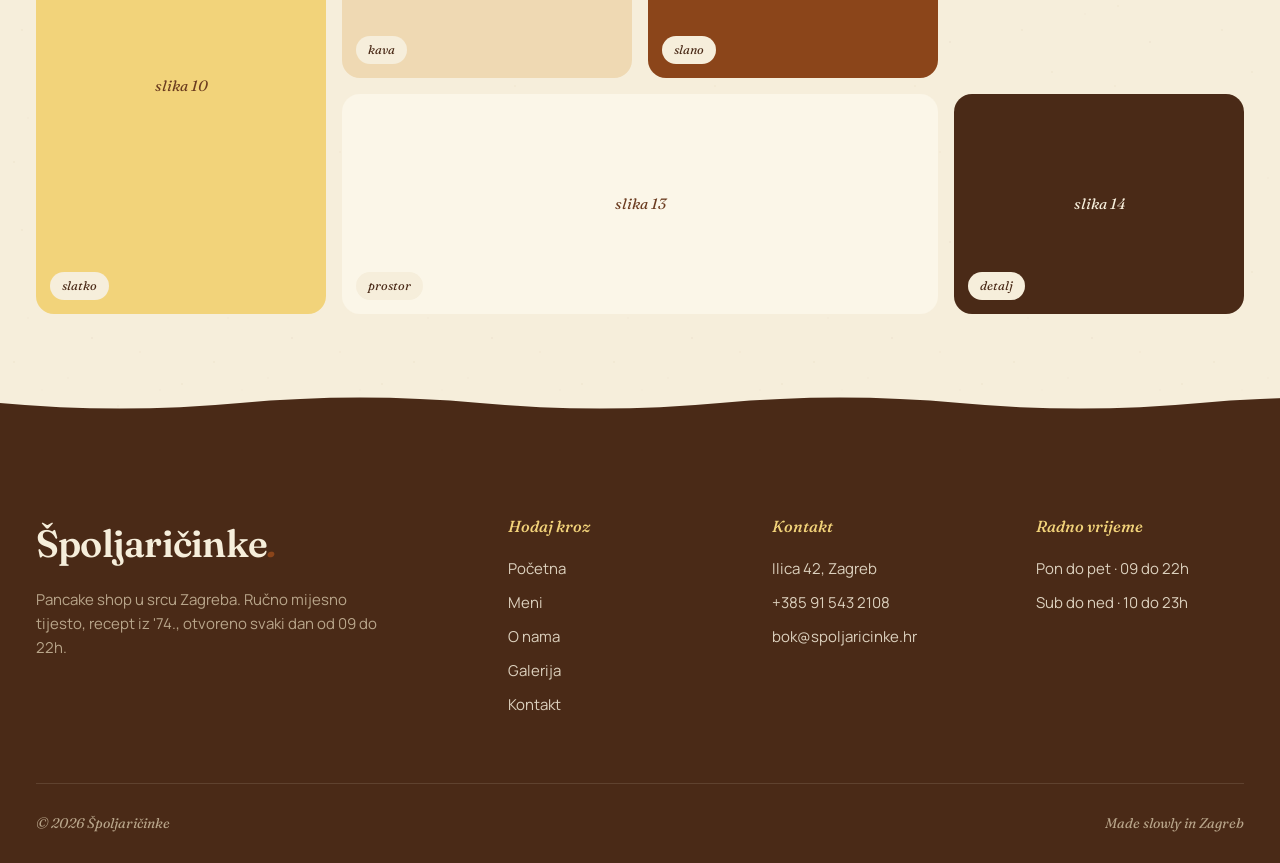
==== commit a7f879ad: "DODATAK" ====
--- a/galerija.html
+++ b/galerija.html
@@ -3,10 +3,10 @@
 <head>
   <meta charset="UTF-8" />
   <meta name="viewport" content="width=device-width, initial-scale=1.0" />
-  <title>Galerija — Špoljaričinke</title>
+  <title>Galerija · Špoljaričinke</title>
   <link rel="preconnect" href="https://fonts.googleapis.com">
   <link rel="preconnect" href="https://fonts.gstatic.com" crossorigin>
-  <link href="https://fonts.googleapis.com/css2?family=Caveat:wght@500;700&family=Manrope:wght@400;500;600;700&family=Fraunces:ital,opsz,wght@0,9..144,400;0,9..144,500;0,9..144,600;0,9..144,700;1,9..144,500;1,9..144,600&display=swap" rel="stylesheet">
+  <link href="https://fonts.googleapis.com/css2?family=Manrope:wght@400;500;600;700&family=Fraunces:ital,opsz,wght@0,9..144,400;0,9..144,500;0,9..144,600;0,9..144,700;1,9..144,500;1,9..144,600&display=swap" rel="stylesheet">
   <link rel="stylesheet" href="style.css" />
 </head>
 <body>
@@ -21,7 +21,7 @@
       <li><a href="kontakt.html">Kontakt</a></li>
     </ul>
     <div class="nav-right">
-      <span class="nav-status"><span class="dot"></span><span class="status-text">Otvoreno · 09 — 22h</span></span>
+      <span class="nav-status"><span class="dot"></span><span class="status-text">Otvoreno · 09 do 22h</span></span>
       <a href="kontakt.html" class="book">Rezerviraj <span class="arr">→</span></a>
       <button class="hamburger" id="hamburger" aria-label="Otvori izbornik" aria-expanded="false"><span></span><span></span></button>
     </div>
@@ -35,11 +35,10 @@
       <a href="kontakt.html">Kontakt</a>
     </nav>
     <a href="kontakt.html" class="btn mobile-nav-cta">Rezerviraj stol →</a>
-    <span class="mobile-nav-status"><span class="dot"></span><span class="status-text">Otvoreno · 09 — 22h</span></span>
+    <span class="mobile-nav-status"><span class="dot"></span><span class="status-text">Otvoreno · 09 do 22h</span></span>
   </div>
 
   <header class="page-hero">
-    <span class="eyebrow">Galerija</span>
     <h1>Mali pogled u <i>našu kuhinju.</i></h1>
     <p>Palačinke, prostor, sastojci, ljudi. Klikni na bilo koju sliku da je vidiš veću.</p>
   </header>
@@ -137,13 +136,13 @@
       <div class="foot-col">
         <h4>Kontakt</h4>
         <p>Ilica 42, Zagreb</p>
-        <p>+385 91 234 5678</p>
-        <p>hello@spoljaricinke.hr</p>
+        <p>+385 91 543 2108</p>
+        <p>bok@spoljaricinke.hr</p>
       </div>
       <div class="foot-col">
         <h4>Radno vrijeme</h4>
-        <p>Pon — Pet · 09 — 22h</p>
-        <p>Sub — Ned · 10 — 23h</p>
+        <p>Pon do pet · 09 do 22h</p>
+        <p>Sub do ned · 10 do 23h</p>
       </div>
     </div>
     <div class="foot-bottom">
--- a/style.css
+++ b/style.css
@@ -28,11 +28,15 @@
 
 * { margin: 0; padding: 0; box-sizing: border-box; }
 
-html { scroll-behavior: smooth; }
+html { scroll-behavior: smooth; overflow-x: clip; }
 
 body {
   font-family: 'Manrope', system-ui, sans-serif;
-  background: var(--bone);
+  background-color: var(--bone);
+  background-image:
+    url("data:image/svg+xml;utf8,<svg xmlns='http://www.w3.org/2000/svg' width='200' height='200' viewBox='0 0 200 200'><g fill='%238A441F'><circle cx='22' cy='30' r='1' opacity='0.045'/><circle cx='85' cy='14' r='0.8' opacity='0.04'/><circle cx='150' cy='42' r='1.1' opacity='0.05'/><circle cx='52' cy='72' r='1' opacity='0.045'/><circle cx='115' cy='86' r='0.9' opacity='0.045'/><circle cx='178' cy='108' r='1' opacity='0.045'/><circle cx='28' cy='118' r='0.8' opacity='0.04'/><circle cx='92' cy='138' r='1.1' opacity='0.05'/><circle cx='140' cy='152' r='0.9' opacity='0.04'/><circle cx='14' cy='162' r='1' opacity='0.045'/><circle cx='68' cy='178' r='0.8' opacity='0.04'/><circle cx='182' cy='184' r='1' opacity='0.045'/><circle cx='42' cy='190' r='0.7' opacity='0.04'/><circle cx='118' cy='6' r='0.9' opacity='0.045'/><circle cx='160' cy='190' r='0.8' opacity='0.04'/></g></svg>");
+  background-repeat: repeat;
+  background-size: 200px 200px;
   color: var(--ink);
   line-height: 1.6;
   -webkit-font-smoothing: antialiased;
@@ -40,10 +44,29 @@
 
 
 .serif { font-family: 'Fraunces', serif; font-weight: 600; }
-.hand  { font-family: 'Caveat', cursive; }
 
 a { color: inherit; text-decoration: none; }
 button { font: inherit; border: none; background: none; cursor: pointer; }
+
+/* Keyboard focus — visible across all interactive elements */
+a:focus-visible,
+button:focus-visible,
+input:focus-visible,
+select:focus-visible,
+textarea:focus-visible,
+[tabindex]:focus-visible {
+  outline: 2px solid var(--persim);
+  outline-offset: 3px;
+  border-radius: 4px;
+}
+
+.book:focus-visible,
+.btn:focus-visible,
+.form-submit:focus-visible,
+.qf-submit:focus-visible,
+.menu a:focus-visible {
+  outline-offset: 4px;
+}
 
 /* =====================================
    NAV
@@ -58,6 +81,17 @@
   grid-template-columns: 1fr auto 1fr;
   align-items: center;
   gap: 24px;
+  transition: box-shadow 320ms var(--ease);
+  animation: nav-enter 480ms var(--ease) both;
+}
+
+nav.main.scrolled {
+  box-shadow: 0 4px 28px -8px rgba(74, 42, 23, 0.14);
+}
+
+@keyframes nav-enter {
+  from { opacity: 0; transform: translateY(-10px); }
+  to   { opacity: 1; transform: translateY(0); }
 }
 
 nav.main::after {
@@ -78,7 +112,10 @@
   font-weight: 600;
   font-size: 26px;
   letter-spacing: -0.02em;
-}
+  transition: opacity 220ms var(--ease);
+}
+
+.brand:hover { opacity: 0.72; }
 
 .brand i { font-style: italic; color: var(--persim); }
 
@@ -94,11 +131,11 @@
   font-weight: 500;
   padding: 8px 18px;
   border-radius: 999px;
-  transition: background 220ms var(--ease), color 220ms var(--ease);
+  transition: background 220ms var(--ease), color 220ms var(--ease), transform 260ms var(--ease);
   z-index: 1;
 }
 
-.menu a:hover { background: var(--bone-2); }
+.menu a:hover { background: var(--bone-2); transform: translateY(-1px); }
 
 .menu a.on {
   background: transparent;
@@ -116,7 +153,7 @@
   max-width: 92px;
   aspect-ratio: 1 / 1;
   transform: translate(-50%, -50%) rotate(-4deg) scale(1);
-  background-image: url('navbar_selector.png');
+  background-image: url('slike/navbar_selector.png');
   background-repeat: no-repeat;
   background-position: center;
   background-size: contain;
@@ -147,31 +184,37 @@
   display: inline-flex;
   align-items: center;
   gap: 8px;
-  padding: 10px 18px;
-  border: 1.5px solid var(--line);
+  padding: 9px 18px;
+  border: 2px solid #8A441F;
   border-radius: 999px;
   font-family: 'Manrope', sans-serif;
   font-weight: 500;
   font-size: 13.5px;
   color: var(--ink);
-  background: transparent;
-  transition: border-color 280ms var(--ease), background 280ms var(--ease);
+  background: var(--bone-2);
+  transition: border-color 280ms var(--ease), background 280ms var(--ease), color 280ms var(--ease);
   white-space: nowrap;
 }
 
 .nav-status.closed {
-  border-color: rgba(232, 93, 47, 0.45);
-  background: rgba(232, 93, 47, 0.07);
+  border-color: #8A441F;
+  background: var(--bone-2);
+  color: var(--persim);
 }
 
 .nav-status .dot {
-  width: 7px;
-  height: 7px;
-  background: var(--persim);
+  width: 6px;
+  height: 6px;
+  background: #6BCB77;
   border-radius: 50%;
   flex-shrink: 0;
   animation: pulse 2s var(--ease) infinite;
   transition: background 280ms var(--ease);
+}
+
+.nav-status.closed .dot {
+  background: #E85D2F;
+  animation: none;
 }
 
 @keyframes pulse { 50% { opacity: 0.4; } }
@@ -257,7 +300,7 @@
 
   background:
     linear-gradient(135deg, rgba(74, 42, 23, 0.62), rgba(74, 42, 23, 0.40) 50%, rgba(74, 42, 23, 0.72)),
-    url('hero-bg.webp') center/cover no-repeat,
+    url('slike/hero-bg.webp') center/cover no-repeat,
     linear-gradient(135deg, #3A1F0F 0%, #5C2E16 45%, #8B451A 100%);
 }
 
@@ -395,7 +438,7 @@
 /* Position presets — 6 pancakes scattered around the title */
 .float.p1 { --w: 240px; --rot: -14deg;  --delay: 0s;   top: 6%;   left: 5%; }
 .float.p2 { --w: 190px; --rot: 10deg;   --delay: 1.4s; top: 10%;  right: 7%; }
-.float.p3 { --w: 130px; --rot: 20deg;   --delay: 2.6s; bottom: 18%; left: 14%; }
+.float.p3 { --w: 230px; --rot: 20deg;   --delay: 2.6s; bottom: 18%; left: 14%; }
 .float.p4 { --w: 210px; --rot: -8deg;   --delay: 0.6s; bottom: 6%;  right: 9%; }
 .float.p5 { --w: 110px; --rot: 26deg;   --delay: 2s;   top: 44%;  left: 1%; }
 .float.p6 { --w: 130px; --rot: -22deg;  --delay: 3.4s; top: 38%;  right: 2%; }
@@ -823,8 +866,9 @@
   font-family: 'Fraunces', serif;
   font-style: italic;
   font-weight: 400;
-  font-size: 16px;
-  color: var(--soft);
+  font-size: 20px;
+  font-weight: 600;
+  color: var(--peach-2);
   line-height: 1.35;
   max-width: 18ch;
   margin: 0 auto;
@@ -836,7 +880,7 @@
   position: relative;
   max-width: 1280px;
   margin: 140px auto 0;
-  min-height: 520px;
+  min-height: 620px;
   isolation: isolate;
 }
 
@@ -878,10 +922,11 @@
 
 .rating-num .star {
   font-style: normal;
-  font-size: 0.55em;
-  color: var(--persim);
+  font-size: 0.7em;
+  color: var(--butter);
   margin-left: 10px;
   vertical-align: 0.18em;
+  text-shadow: 0 0 20px rgba(242, 211, 122, 0.6);
 }
 
 .rating-label {
@@ -966,9 +1011,9 @@
   margin: 0;
 }
 
-.review-1 { top: 0;    left: 2%;  background: var(--bone); }
-.review-2 { top: 6%;   right: 2%; background: var(--butter); }
-.review-3 { bottom: 4%; left: 8%;  background: var(--peach); }
+.review-1 { top: 0;     left: 2%;  background: var(--bone); }
+.review-2 { top: 4%;    right: 2%; background: var(--butter); }
+.review-3 { bottom: 2%; left: 8%;  background: var(--peach); }
 .review-4 { bottom: 0;  right: 6%; background: var(--bone); }
 
 .review-2 .stars { color: var(--ink); }
@@ -980,6 +1025,54 @@
 .review-4.placed:hover { transform: rotate(-1deg) translateY(-6px) scale(1.03); }
 
 .review:hover { box-shadow: 0 36px 60px -10px rgba(0, 0, 0, 0.55); }
+
+.rev-reactions {
+  display: flex;
+  gap: 8px;
+  margin-top: 12px;
+}
+
+.rev-react {
+  display: inline-flex;
+  align-items: center;
+  gap: 5px;
+  padding: 4px 10px;
+  border-radius: 999px;
+  border: 1.5px solid var(--line);
+  background: transparent;
+  font-family: 'Manrope', sans-serif;
+  font-size: 12px;
+  font-weight: 600;
+  color: var(--ink-2);
+  cursor: pointer;
+  transition: background 180ms var(--ease), border-color 180ms var(--ease), color 180ms var(--ease), transform 180ms var(--ease);
+  user-select: none;
+}
+
+.rev-react:hover {
+  background: var(--peach-2);
+  border-color: var(--peach);
+}
+
+.rev-react.active {
+  background: var(--peach-2);
+  border-color: var(--persim);
+  color: var(--ink);
+}
+
+.rev-react.active { transform: scale(1.05); }
+
+.emoji-particle {
+  position: absolute;
+  top: 50%;
+  left: 50%;
+  font-size: 26px;
+  pointer-events: none;
+  z-index: 10;
+  user-select: none;
+  will-change: transform, opacity;
+  line-height: 1;
+}
 
 @media (max-width: 900px) {
   .stats { padding: 80px 24px; }
@@ -1089,6 +1182,9 @@
   grid-template-columns: 1fr 1fr;
   gap: 80px;
   align-items: center;
+  background: var(--bone-2);
+  box-shadow: 0 0 0 100vmax var(--bone-2);
+  clip-path: inset(0 -100vmax);
 }
 
 .story-text h2 {
@@ -1148,32 +1244,23 @@
 /* Photo album label — horizontal tag */
 .photo-stamp {
   position: absolute;
-  bottom: -14px;
-  right: 18px;
-  background: var(--butter);
-  padding: 8px 16px;
-  border-radius: 3px;
-  border: 1px solid rgba(74, 42, 23, 0.22);
+  bottom: 16px;
+  right: 16px;
+  background: var(--bone);
+  padding: 8px 14px;
+  border-radius: 999px;
   display: inline-flex;
   align-items: center;
-  gap: 14px;
-  transform: rotate(-1.5deg);
-  box-shadow: 0 8px 16px -6px rgba(74, 42, 23, 0.28);
+  gap: 10px;
   z-index: 3;
-  transition: transform 320ms var(--ease), box-shadow 320ms var(--ease);
-  cursor: default;
-}
-
-.photo-stamp:hover {
-  transform: rotate(-0.5deg) translateY(-2px);
-  box-shadow: 0 12px 22px -6px rgba(74, 42, 23, 0.35);
+  pointer-events: none;
 }
 
 .photo-stamp .stamp-year {
   font-family: 'Fraunces', serif;
-  font-weight: 700;
-  font-style: italic;
-  font-size: 22px;
+  font-weight: 600;
+  font-style: italic;
+  font-size: 15px;
   line-height: 1;
   color: var(--ink);
   letter-spacing: -0.01em;
@@ -1183,9 +1270,9 @@
   font-family: 'Fraunces', serif;
   font-style: italic;
   font-size: 13px;
-  color: var(--ink);
-  border-left: 1px solid rgba(74, 42, 23, 0.3);
-  padding-left: 14px;
+  color: var(--ink-2);
+  border-left: 1px solid var(--line);
+  padding-left: 10px;
   line-height: 1.2;
   max-width: 14ch;
 }
@@ -1197,13 +1284,40 @@
 .story-photo {
   position: relative;
   aspect-ratio: 4 / 5;
-  background:
-    radial-gradient(circle at 30% 30%, var(--peach-2) 0%, var(--bone-2) 70%, var(--peach) 100%);
-  border-radius: 6px;
+  background: var(--bone);
+  padding: 14px 14px 56px;
+  border-radius: 4px;
   display: flex;
   align-items: center;
   justify-content: center;
-  box-shadow: 0 22px 44px -16px rgba(74, 42, 23, 0.22);
+  box-shadow:
+    0 1px 0 rgba(255, 255, 255, 0.7) inset,
+    0 30px 56px -22px rgba(74, 42, 23, 0.32),
+    0 6px 14px -6px rgba(74, 42, 23, 0.18);
+  transform: rotate(-1.2deg);
+  transition: transform 520ms var(--ease), box-shadow 520ms var(--ease);
+}
+
+.story-photo::before {
+  content: '';
+  position: absolute;
+  inset: 0;
+  border: 1px solid rgba(74, 42, 23, 0.12);
+  border-radius: inherit;
+  pointer-events: none;
+}
+
+.story-photo > img {
+  border-radius: 2px;
+  box-shadow: 0 1px 2px rgba(74, 42, 23, 0.18);
+}
+
+.story-media:hover .story-photo {
+  transform: rotate(-0.4deg) translateY(-4px);
+  box-shadow:
+    0 1px 0 rgba(255, 255, 255, 0.7) inset,
+    0 40px 70px -22px rgba(74, 42, 23, 0.38),
+    0 10px 20px -8px rgba(74, 42, 23, 0.22);
 }
 
 .story-photo .ph {
@@ -1452,88 +1566,6 @@
 }
 
 /* =====================================
-   STORY PAGE (long form)
-   ===================================== */
-.story-page {
-  padding: 80px 36px 100px;
-  max-width: 800px;
-  margin: 0 auto;
-}
-
-.story-chapter { margin-bottom: 80px; }
-
-.story-chapter h2 {
-  font-family: 'Fraunces', serif;
-  font-weight: 600;
-  font-size: clamp(2rem, 4vw, 3rem);
-  line-height: 1;
-  letter-spacing: -0.02em;
-  margin-bottom: 24px;
-}
-
-.story-chapter h2 i { font-style: italic; color: var(--persim); font-weight: 500; }
-
-.story-chapter p {
-  font-size: 18px;
-  line-height: 1.7;
-  color: var(--ink-2);
-  margin-bottom: 16px;
-}
-
-.story-chapter p strong { color: var(--ink); font-weight: 600; }
-
-.pull-quote {
-  margin: 56px -40px;
-  padding: 40px;
-  background: var(--bone-2);
-  border-radius: 8px;
-  position: relative;
-}
-
-.pull-quote p {
-  font-family: 'Fraunces', serif;
-  font-weight: 500;
-  font-style: italic;
-  font-size: clamp(1.6rem, 2.6vw, 2.2rem);
-  line-height: 1.25;
-  color: var(--ink);
-  letter-spacing: -0.01em;
-  margin: 0;
-}
-
-.pull-quote .by {
-  display: block;
-  margin-top: 16px;
-  font-family: 'Fraunces', serif;
-  font-style: italic;
-  font-size: 14px;
-  color: var(--persim);
-}
-
-.story-photo {
-  margin: 40px 0;
-  aspect-ratio: 16 / 10;
-  background: var(--bone-2);
-  border-radius: 4px;
-  display: flex;
-  align-items: center;
-  justify-content: center;
-  color: var(--ink-2);
-  font-style: italic;
-  font-size: 14px;
-  position: relative;
-}
-
-.story-photo::after {
-  content: '';
-  position: absolute;
-  inset: 0;
-  background: repeating-linear-gradient(45deg, transparent 0 14px, rgba(74, 42, 23, 0.04) 14px 15px);
-  pointer-events: none;
-  border-radius: 4px;
-}
-
-/* =====================================
    CONTACT PAGE
    ===================================== */
 .contact-page {
@@ -1607,13 +1639,72 @@
   pointer-events: none;
 }
 
+/* Socials list */
+.socials {
+  display: flex;
+  flex-direction: column;
+  gap: 12px;
+  margin-top: 6px;
+}
+
+.social {
+  display: inline-flex;
+  align-items: center;
+  gap: 14px;
+  font-family: 'Fraunces', serif;
+  font-weight: 600;
+  font-size: clamp(1.1rem, 1.8vw, 1.4rem);
+  letter-spacing: -0.005em;
+  color: var(--ink);
+  transition: color 220ms var(--ease), transform 220ms var(--ease);
+  text-decoration: none;
+}
+
+.social svg {
+  width: 22px;
+  height: 22px;
+  color: var(--persim);
+  flex-shrink: 0;
+  transition: color 220ms var(--ease);
+}
+
+.social:hover { color: var(--persim); transform: translateX(3px); }
+.social:hover svg { color: var(--ink); }
+
+/* Google Maps embed */
+.map-embed {
+  margin-top: 32px;
+  aspect-ratio: 16 / 10;
+  border-radius: 6px;
+  overflow: hidden;
+  background: var(--bone-2);
+  box-shadow: 0 22px 44px -18px rgba(74, 42, 23, 0.28);
+  border: 1px solid var(--line);
+}
+
+.map-embed iframe {
+  display: block;
+  width: 100%;
+  height: 100%;
+  border: 0;
+  filter: sepia(0.18) saturate(0.85) hue-rotate(-6deg);
+  transition: filter 320ms var(--ease);
+}
+
+.map-embed:hover iframe {
+  filter: none;
+}
+
 .form-card {
   background: var(--peach-2);
   color: var(--ink);
-  padding: 48px 44px;
+  padding: 36px 36px;
   border-radius: var(--r-lg);
   position: relative;
   box-shadow: 0 30px 60px -30px rgba(139, 69, 26, 0.25);
+  align-self: start;
+  position: sticky;
+  top: 110px;
 }
 
 .form-card h2 {
@@ -1636,8 +1727,8 @@
   font-size: 16px;
 }
 
-.form-row { display: grid; grid-template-columns: 1fr 1fr; gap: 16px; }
-.form-group { margin-bottom: 18px; }
+.form-row { display: grid; grid-template-columns: 1fr 1fr; gap: 14px; }
+.form-group { margin-bottom: 14px; }
 
 .form-group label {
   display: block;
@@ -1673,7 +1764,7 @@
   transform: translateY(-1px);
 }
 
-.form-group textarea { resize: vertical; min-height: 90px; }
+.form-group textarea { resize: vertical; min-height: 64px; }
 
 .form-submit {
   width: 100%;
@@ -1689,6 +1780,33 @@
 }
 
 .form-submit:hover { background: var(--persim); transform: translateY(-2px); }
+
+/* Inline success state — replaces alert() */
+.form-success {
+  text-align: center;
+  padding: 32px 8px;
+  background: var(--bone);
+  border-radius: var(--r-md);
+  border: 1.5px dashed var(--persim);
+}
+
+.form-success h3 {
+  font-family: 'Fraunces', serif;
+  font-weight: 600;
+  font-style: italic;
+  font-size: clamp(1.6rem, 2.6vw, 2.2rem);
+  color: var(--ink);
+  margin-bottom: 12px;
+  letter-spacing: -0.015em;
+}
+
+.form-success p {
+  font-family: 'Fraunces', serif;
+  font-style: italic;
+  font-size: 17px;
+  color: var(--ink-2);
+  margin: 0;
+}
 
 /* =====================================
    COOKBOOK — Meni stranica
@@ -1706,6 +1824,17 @@
 
 .cb-section:last-child { border-bottom: none; }
 
+.cb-section:nth-of-type(2) {
+  background: var(--bone-2);
+  box-shadow: 0 0 0 100vmax var(--bone-2);
+  clip-path: inset(0 -100vmax);
+  padding-left: 36px;
+  padding-right: 36px;
+  margin-left: -36px;
+  margin-right: -36px;
+  border-bottom: none;
+}
+
 .cb-section-head {
   position: relative;
   text-align: center;
@@ -1783,7 +1912,7 @@
   max-width: 380px;
   width: 100%;
   margin: 0 auto;
-  border-radius: 50%;
+  border-radius: 58% 42% 55% 45% / 50% 55% 45% 50%;
   background:
     radial-gradient(circle, transparent 76%, rgba(74, 42, 23, 0.08) 78%, transparent 80%),
     radial-gradient(circle at 30% 30%, var(--cream) 0%, var(--bone-2) 70%, var(--peach-2) 100%);
@@ -1804,8 +1933,44 @@
 .cb-recipe-img img {
   width: 100%;
   height: 100%;
-  border-radius: 50%;
+  border-radius: inherit;
   object-fit: cover;
+}
+
+/* Each pancake has a different irregular shape */
+.cb-recipe:nth-of-type(1)  .cb-recipe-img { border-radius: 58% 42% 55% 45% / 50% 55% 45% 50%; }
+.cb-recipe:nth-of-type(2)  .cb-recipe-img { border-radius: 45% 55% 52% 48% / 55% 45% 55% 45%; }
+.cb-recipe:nth-of-type(3)  .cb-recipe-img { border-radius: 52% 48% 60% 40% / 48% 52% 48% 52%; }
+.cb-recipe:nth-of-type(4)  .cb-recipe-img { border-radius: 60% 40% 45% 55% / 50% 50% 60% 40%; }
+.cb-recipe:nth-of-type(5)  .cb-recipe-img { border-radius: 48% 52% 60% 40% / 55% 45% 50% 50%; }
+.cb-recipe:nth-of-type(6)  .cb-recipe-img { border-radius: 55% 45% 48% 52% / 60% 40% 55% 45%; }
+.cb-recipe:nth-of-type(7)  .cb-recipe-img { border-radius: 42% 58% 50% 50% / 45% 55% 50% 50%; }
+.cb-recipe:nth-of-type(8)  .cb-recipe-img { border-radius: 50% 50% 58% 42% / 55% 45% 60% 40%; }
+.cb-recipe:nth-of-type(9)  .cb-recipe-img { border-radius: 56% 44% 50% 50% / 48% 52% 55% 45%; }
+.cb-recipe:nth-of-type(10) .cb-recipe-img { border-radius: 48% 52% 45% 55% / 60% 40% 50% 50%; }
+.cb-recipe:nth-of-type(11) .cb-recipe-img { border-radius: 52% 48% 55% 45% / 45% 55% 48% 52%; }
+
+.recipe-badge {
+  position: absolute;
+  bottom: 18%;
+  right: -18px;
+  background: var(--butter);
+  color: var(--ink);
+  font-family: 'Fraunces', serif;
+  font-style: normal;
+  font-weight: 600;
+  font-size: 13px;
+  letter-spacing: 0.01em;
+  padding: 10px 18px;
+  border-radius: 999px;
+  border: 2px solid var(--ink);
+  white-space: nowrap;
+  pointer-events: none;
+  transition: transform 280ms var(--ease);
+}
+
+.cb-recipe-img:hover .recipe-badge {
+  transform: translateY(-3px);
 }
 
 .cb-recipe:nth-of-type(odd) .cb-recipe-img  { --rot: -2deg; }
@@ -1876,27 +2041,26 @@
   list-style: none;
   padding: 0;
   margin: 0;
-  max-width: 32ch;
+  display: flex;
+  flex-wrap: wrap;
+  gap: 7px;
 }
 
 .cb-ingredients li {
-  padding: 8px 0;
-  border-bottom: 1px solid var(--line);
-  font-family: 'Manrope', sans-serif;
-  font-size: 14.5px;
+  font-family: 'Fraunces', serif;
+  font-style: italic;
+  font-size: 13.5px;
   color: var(--ink);
-  display: flex;
-  align-items: center;
-  gap: 10px;
-}
-
-.cb-ingredients li::before {
-  content: '';
-  width: 4px;
-  height: 4px;
-  background: var(--persim);
-  border-radius: 50%;
-  flex-shrink: 0;
+  padding: 5px 14px;
+  border: 1px solid var(--peach);
+  border-radius: 999px;
+  background: transparent;
+  transition: background 200ms var(--ease), border-color 200ms var(--ease);
+}
+
+.cb-ingredients li:hover {
+  background: var(--peach-2);
+  border-color: var(--persim);
 }
 
 .cb-price {
@@ -2311,92 +2475,6 @@
 }
 
 /* =====================================
-   FRIENDLY BITS — stickers, bubbles, squiggles
-   ===================================== */
-
-/* Hand-placed sticker badge (rotated, Caveat) */
-.sticker {
-  display: inline-flex;
-  align-items: center;
-  gap: 6px;
-  background: var(--butter);
-  color: var(--ink);
-  font-family: 'Caveat', cursive;
-  font-size: 22px;
-  padding: 6px 18px;
-  border-radius: 999px;
-  transform: rotate(-4deg);
-  box-shadow: 0 6px 14px -4px rgba(74, 42, 23, 0.18);
-}
-
-.sticker.peach { background: var(--peach); }
-.sticker.persim { background: var(--persim); color: var(--bone); }
-.sticker.mint { background: var(--mint); }
-.sticker svg { width: 14px; height: 14px; }
-
-/* Speech bubble */
-.bubble {
-  position: relative;
-  background: var(--peach-2);
-  color: var(--ink);
-  padding: 32px 36px;
-  border-radius: var(--r-lg);
-}
-
-.bubble::after {
-  content: '';
-  position: absolute;
-  bottom: -14px;
-  left: 56px;
-  width: 28px;
-  height: 28px;
-  background: var(--peach-2);
-  border-radius: 0 0 0 16px;
-  transform: rotate(-12deg) skew(-8deg, -4deg);
-}
-
-/* Hand-drawn squiggle SVG divider */
-.squiggle {
-  display: block;
-  margin: 0 auto;
-  width: 140px;
-  height: 28px;
-  color: var(--persim);
-  opacity: 0.7;
-}
-
-.squiggle svg { width: 100%; height: 100%; }
-
-.squiggle-section {
-  padding: 36px 0;
-  text-align: center;
-}
-
-
-/* Refined pull-quote = bubble */
-.pull-quote {
-  margin: 56px 0;
-  padding: 40px 44px;
-  background: var(--peach-2);
-  border-radius: var(--r-lg);
-  position: relative;
-}
-
-.pull-quote::after {
-  content: '';
-  position: absolute;
-  bottom: -16px;
-  left: 64px;
-  width: 36px;
-  height: 36px;
-  background: var(--peach-2);
-  border-radius: 0 0 0 18px;
-  transform: rotate(-14deg) skew(-6deg, -4deg);
-}
-
-/* Promise strip: same warmth via butter heading already */
-
-/* =====================================
    REVEALS
    ===================================== */
 .fade-up {
@@ -2437,8 +2515,11 @@
   display: none;
   flex-direction: column;
   justify-content: center;
+  align-items: center;
   gap: 5px;
-  padding: 8px;
+  padding: 12px;
+  min-width: 44px;
+  min-height: 44px;
   background: none;
   border: none;
   cursor: pointer;
@@ -2552,3 +2633,376 @@
   .form-card { padding: 32px 24px; }
   .form-row { grid-template-columns: 1fr; }
 }
+
+/* =====================================
+   O NAMA PAGE
+   ===================================== */
+
+.about-kicker {
+  text-align: center;
+  padding: 72px 36px 56px;
+  max-width: 860px;
+  margin: 0 auto;
+}
+
+.about-kicker p {
+  font-family: 'Fraunces', serif;
+  font-style: italic;
+  font-weight: 500;
+  font-size: clamp(2.2rem, 5vw, 4rem);
+  line-height: 1.15;
+  letter-spacing: -0.025em;
+  color: var(--ink);
+  margin: 0;
+}
+
+.about-kicker p i { color: var(--persim); }
+
+/* Story split sections */
+.story-splits-wrap {
+  max-width: 1320px;
+  margin: 0 auto;
+  padding: 60px 36px 80px;
+  background: var(--bone-2);
+  box-shadow: 0 0 0 100vmax var(--bone-2);
+  clip-path: inset(0 -100vmax);
+}
+
+.story-split-row {
+  display: grid;
+  grid-template-columns: 1fr 1fr;
+  gap: 80px;
+  align-items: center;
+  padding: 80px 0;
+}
+
+.story-split-row + .story-split-row {
+  border-top: 1px solid var(--line);
+}
+
+/* Flip: text stays first in DOM, moves to right column visually */
+.story-split-row.flip .split-text  { grid-column: 2; grid-row: 1; }
+.story-split-row.flip .split-photo { grid-column: 1; grid-row: 1; }
+
+.split-text { position: relative; }
+
+/* Ghost year watermark */
+.split-year {
+  font-family: 'Fraunces', serif;
+  font-weight: 600;
+  font-style: italic;
+  font-size: clamp(6rem, 16vw, 13rem);
+  line-height: 0.85;
+  color: var(--peach);
+  opacity: 0.55;
+  pointer-events: none;
+  user-select: none;
+  position: absolute;
+  top: -0.22em;
+  left: -0.06em;
+  z-index: 0;
+  letter-spacing: -0.04em;
+}
+
+.split-text .eyebrow,
+.split-text h2,
+.split-text p { position: relative; z-index: 1; }
+
+.split-text h2 {
+  font-family: 'Fraunces', serif;
+  font-weight: 600;
+  font-size: clamp(1.8rem, 3.2vw, 2.7rem);
+  line-height: 1.02;
+  letter-spacing: -0.025em;
+  color: var(--ink);
+  margin: 8px 0 24px;
+}
+
+.split-text h2 i { font-style: italic; color: var(--persim); font-weight: 500; }
+
+.split-text p {
+  font-size: 17px;
+  line-height: 1.72;
+  color: var(--ink-2);
+  margin-bottom: 16px;
+  max-width: 52ch;
+}
+
+/* Photo placeholder frame */
+.split-photo { position: relative; }
+
+.about-photo {
+  position: relative;
+  aspect-ratio: 4 / 5;
+  background: radial-gradient(circle at 28% 25%, var(--peach-2) 0%, var(--bone-2) 60%, var(--peach) 100%);
+  border-radius: 6px;
+  overflow: hidden;
+  box-shadow: 0 28px 52px -18px rgba(74, 42, 23, 0.28);
+}
+
+.about-photo::after {
+  content: '';
+  position: absolute;
+  inset: 0;
+  background: repeating-linear-gradient(45deg, transparent 0 14px, rgba(74, 42, 23, 0.035) 14px 15px);
+  pointer-events: none;
+  z-index: 1;
+}
+
+.about-photo .ph-label {
+  position: absolute;
+  bottom: 0;
+  left: 0;
+  right: 0;
+  padding: 36px 22px 20px;
+  background: linear-gradient(to top, rgba(74, 42, 23, 0.46) 0%, transparent 100%);
+  font-family: 'Fraunces', serif;
+  font-style: italic;
+  font-size: 14px;
+  color: var(--bone);
+  text-align: right;
+  z-index: 2;
+}
+
+/* =====================================
+   RECOGNITIONS — layered press section
+   ===================================== */
+.recognitions {
+  background: var(--ink);
+  color: var(--bone);
+  padding: 110px 36px;
+}
+
+.recog-inner {
+  max-width: 1100px;
+  margin: 0 auto;
+}
+
+.recog-eyebrow {
+  display: block;
+  font-family: 'Fraunces', serif;
+  font-style: italic;
+  font-weight: 500;
+  font-size: 14px;
+  color: var(--butter);
+  letter-spacing: 0.18em;
+  text-transform: uppercase;
+  text-align: center;
+  margin-bottom: 48px;
+}
+
+/* Hero quote */
+.recog-hero {
+  text-align: center;
+  margin: 0 auto 72px;
+  max-width: 920px;
+  position: relative;
+}
+
+.recog-hero::before {
+  content: '"';
+  position: absolute;
+  top: -30px;
+  left: 50%;
+  transform: translateX(-50%);
+  font-family: 'Fraunces', serif;
+  font-style: italic;
+  font-size: 80px;
+  line-height: 1;
+  color: var(--persim);
+  opacity: 0.55;
+}
+
+.recog-hero p {
+  font-family: 'Fraunces', serif;
+  font-weight: 500;
+  font-size: clamp(1.8rem, 3.6vw, 3rem);
+  line-height: 1.18;
+  letter-spacing: -0.02em;
+  color: var(--bone);
+  margin: 0 0 26px;
+}
+
+.recog-hero p i { color: var(--butter); font-style: italic; }
+
+.recog-hero cite {
+  font-family: 'Fraunces', serif;
+  font-style: italic;
+  font-size: 15px;
+  color: var(--soft);
+  display: inline-flex;
+  align-items: center;
+  gap: 10px;
+}
+
+.recog-hero .recog-pub {
+  color: var(--butter);
+  font-weight: 600;
+}
+
+.recog-hero .recog-dot { opacity: 0.5; }
+
+/* Numbers strip — asymmetric: featured rating + 3 supporting stats */
+.recog-numbers {
+  display: grid;
+  grid-template-columns: 1.1fr 1.9fr;
+  gap: 48px;
+  align-items: center;
+  border-top: 1px solid rgba(246, 238, 219, 0.18);
+  border-bottom: 1px solid rgba(246, 238, 219, 0.18);
+  padding: 44px 0;
+  margin-bottom: 56px;
+}
+
+.recog-stat--featured {
+  text-align: left;
+  border-right: 1px solid rgba(246, 238, 219, 0.18);
+  padding-right: 32px;
+}
+
+.recog-stat--featured .recog-stat-num {
+  font-size: clamp(3.6rem, 7vw, 6.4rem);
+  margin-bottom: 12px;
+}
+
+.recog-stat--featured .recog-stat-label {
+  font-size: 17px;
+}
+
+.recog-stat-group {
+  display: grid;
+  grid-template-columns: repeat(3, 1fr);
+  gap: 0;
+}
+
+.recog-stat {
+  text-align: center;
+  padding: 0 20px;
+  border-right: 1px solid rgba(246, 238, 219, 0.12);
+}
+
+.recog-stat-group .recog-stat:last-child { border-right: none; }
+
+.recog-stat-num {
+  font-family: 'Fraunces', serif;
+  font-weight: 600;
+  font-style: italic;
+  font-size: clamp(2.4rem, 4.4vw, 3.6rem);
+  line-height: 1;
+  letter-spacing: -0.025em;
+  color: var(--butter);
+  display: block;
+  margin-bottom: 8px;
+}
+
+.recog-stat-star {
+  font-style: normal;
+  font-size: 0.7em;
+  color: var(--butter);
+  margin-left: 4px;
+  vertical-align: 0.15em;
+  text-shadow: 0 0 16px rgba(242, 211, 122, 0.5);
+}
+
+.recog-stat-label {
+  font-family: 'Fraunces', serif;
+  font-style: italic;
+  font-weight: 600;
+  font-size: 16px;
+  color: var(--peach-2);
+  letter-spacing: 0.01em;
+  display: block;
+  line-height: 1.35;
+}
+
+/* Press list */
+.recog-list {
+  max-width: 900px;
+  margin: 0 auto;
+}
+
+.recog-list-label {
+  display: block;
+  font-family: 'Fraunces', serif;
+  font-style: italic;
+  font-size: 13px;
+  color: var(--butter);
+  letter-spacing: 0.14em;
+  text-transform: uppercase;
+  margin-bottom: 16px;
+  text-align: center;
+}
+
+.recog-list ul {
+  list-style: none;
+  padding: 0;
+  margin: 0;
+}
+
+.recog-list li {
+  display: flex;
+  align-items: baseline;
+  justify-content: space-between;
+  gap: 24px;
+  padding: 18px 4px;
+  border-bottom: 1px dashed rgba(246, 238, 219, 0.16);
+  font-family: 'Fraunces', serif;
+  font-style: italic;
+  font-size: 15.5px;
+  color: var(--soft);
+  line-height: 1.4;
+  transition: padding 280ms var(--ease), color 280ms var(--ease);
+}
+
+.recog-list li:hover { padding-left: 14px; color: var(--bone); }
+.recog-list li:last-child { border-bottom: none; }
+
+.recog-list li b {
+  color: var(--bone);
+  font-style: normal;
+  font-weight: 600;
+  margin-right: 8px;
+}
+
+.recog-list li span {
+  color: var(--butter);
+  font-size: 13px;
+  flex-shrink: 0;
+  letter-spacing: 0.04em;
+}
+
+@media (max-width: 760px) {
+  .recog-numbers { grid-template-columns: 1fr; gap: 32px; padding: 32px 0; }
+  .recog-stat--featured { border-right: none; border-bottom: 1px solid rgba(246, 238, 219, 0.18); padding-right: 0; padding-bottom: 28px; text-align: center; }
+  .recog-list li { flex-wrap: wrap; gap: 6px 12px; }
+}
+
+@media (max-width: 480px) {
+  .recognitions { padding: 80px 22px; }
+  .recog-stat-group { grid-template-columns: 1fr; gap: 20px; }
+  .recog-stat { border-right: none !important; padding: 12px 0; border-top: 1px solid rgba(246, 238, 219, 0.1); }
+  .recog-stat-group .recog-stat:first-child { border-top: none; }
+}
+
+/* O nama responsive */
+@media (max-width: 960px) {
+  .story-splits-wrap { padding: 0 28px 60px; }
+  .story-split-row {
+    grid-template-columns: 1fr;
+    gap: 36px;
+    padding: 60px 0;
+  }
+  .story-split-row.flip .split-text,
+  .story-split-row.flip .split-photo { grid-column: auto; grid-row: auto; }
+  .about-photo { aspect-ratio: 16 / 9; }
+  .ing-grid { grid-template-columns: repeat(3, 1fr); }
+}
+
+@media (max-width: 640px) {
+  .about-kicker { padding: 44px 20px 32px; }
+  .story-splits-wrap { padding: 0 20px 48px; }
+  .about-quote { padding: 64px 20px; }
+  .about-ingredients { padding: 44px 20px; }
+  .ing-grid { grid-template-columns: repeat(2, 1fr); }
+  .split-year { opacity: 0.07; }
+}
